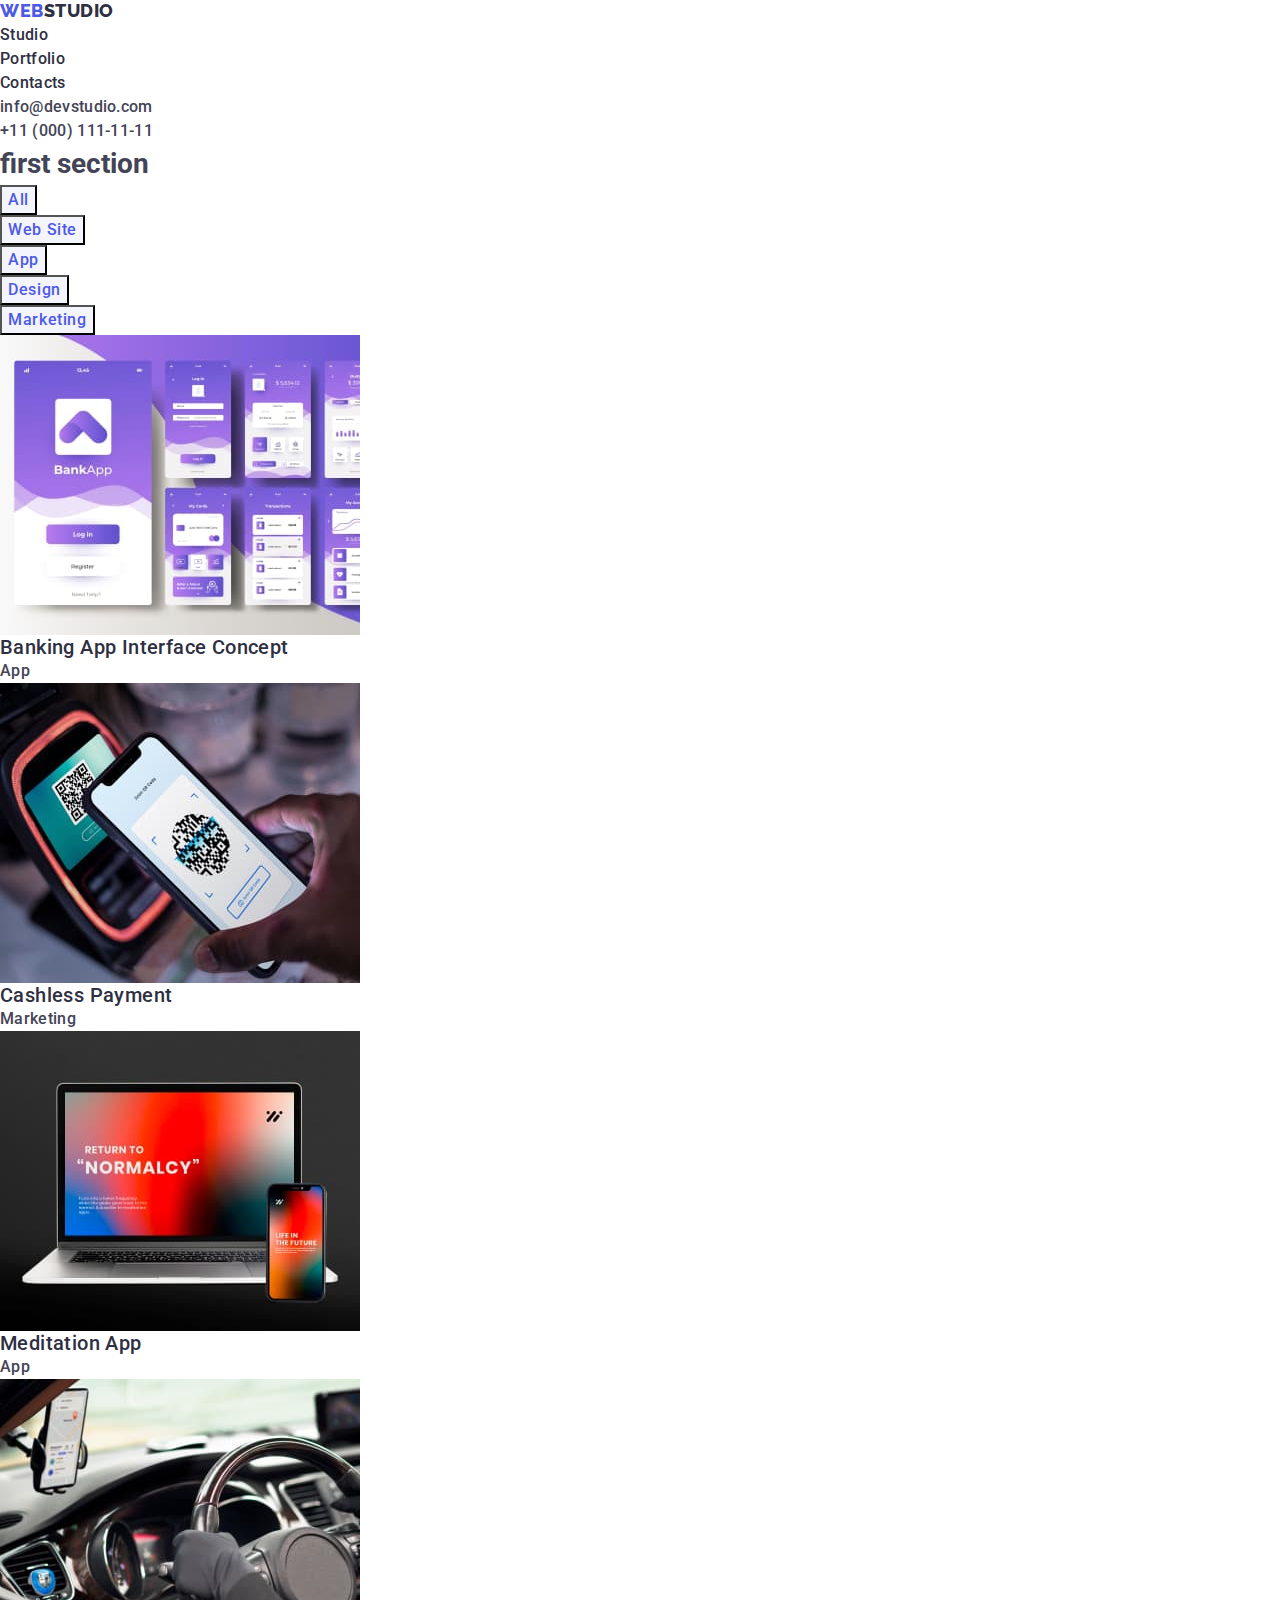
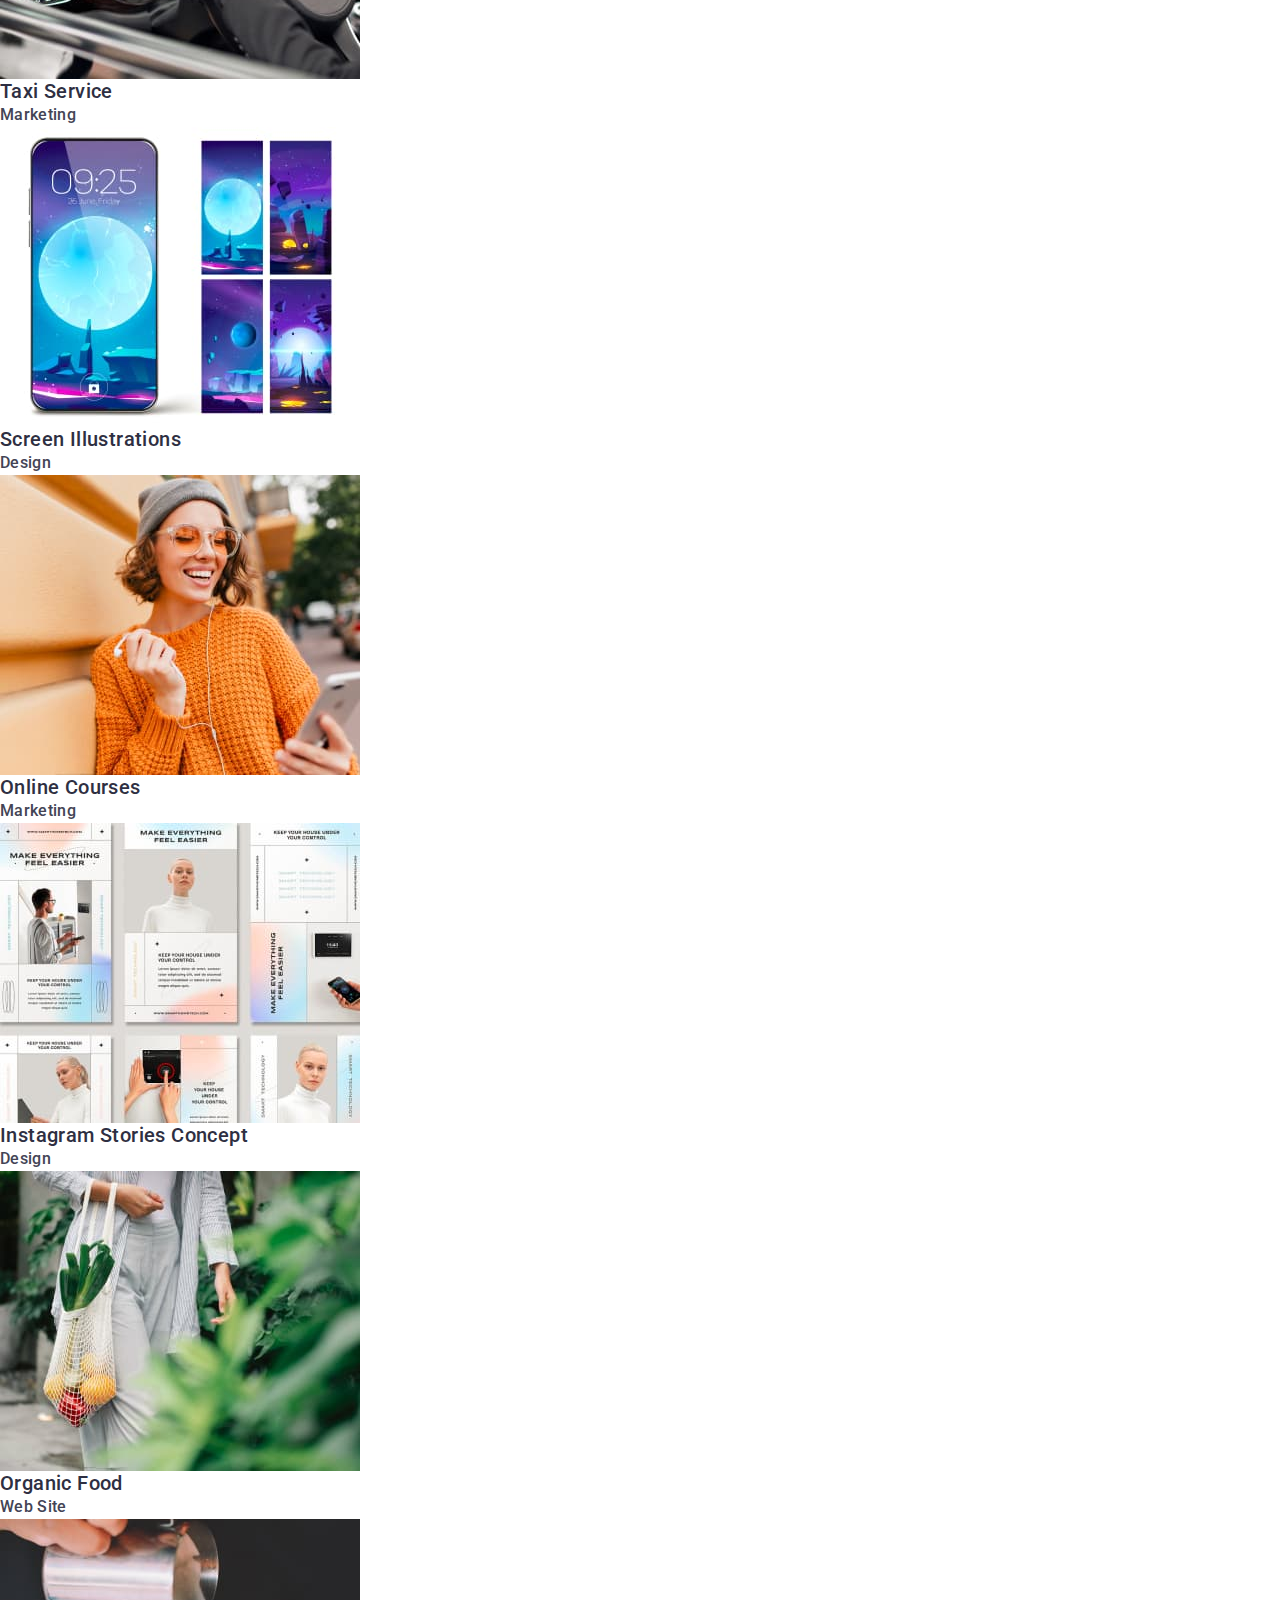
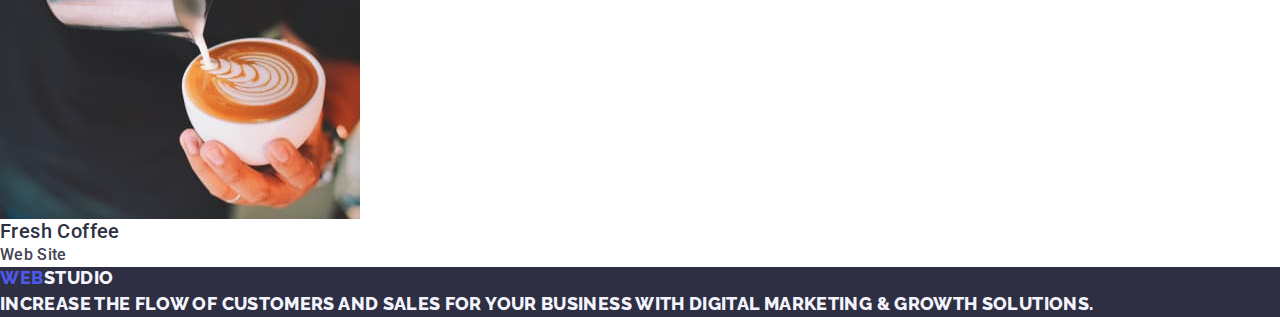
==== portfolio.html @ 6ceacbce "adding changes on main page" ====
<!DOCTYPE html>
<html lang="en">
  <head>
    <meta charset="UTF-8" />
    <meta name="viewport" content="width=device-width, initial-scale=1.0" />
    <title>Document</title>
    <!-- normalizator -->
    <link
      href=" https://cdn.jsdelivr.net/npm/modern-normalize@2.0.0/modern-normalize.min.css "
      rel="stylesheet"
    />
    <!-- styles -->
    <link rel="stylesheet" href="./css/style.css" />
    <!-- fonts -->
    <link rel="preconnect" href="https://fonts.googleapis.com" />
    <link rel="preconnect" href="https://fonts.gstatic.com" crossorigin />
    <link
      href="https://fonts.googleapis.com/css2?family=Raleway:wght@800&display=swap"
      rel="stylesheet"
    />
    <!-- roboto -->
    <link rel="preconnect" href="https://fonts.googleapis.com" />
    <link rel="preconnect" href="https://fonts.gstatic.com" crossorigin />
    <link
      href="https://fonts.googleapis.com/css2?family=Roboto:wght@400;500;700;900&display=swap"
      rel="stylesheet"
    />
  </head>
  <body>
    <header>
      <nav>
        <a href="./index.html" target="_self" class="navigation link"
          >Web<span class="second-logo-part">Studio</span></a
        >
        <ul class="list">
          <li>
            <a href="./index.html" target="_self" class="first-link-nav link">
              Studio
            </a>
          </li>
          <li>
            <a
              href="./portfolio.html"
              target="_self"
              class="first-link-nav link"
            >
              Portfolio
            </a>
          </li>
          <li>
            <a href="" target="_self" class="first-link-nav link"> Contacts </a>
          </li>
        </ul>
      </nav>
      <address class="address-style">
        <ul class="list">
          <li>
            <a
              href="mailto:info@devstudio.com"
              target="_blank"
              class="address-link-style link"
              >info@devstudio.com</a
            >
          </li>
          <li>
            <a
              href="tel:+110001111111"
              target="_blank"
              class="address-link-style link"
            >
              +11 (000) 111-11-11
            </a>
          </li>
        </ul>
      </address>
    </header>
    <main>
      <!-- main filling section -->
      <section>
        <h1>first section</h1>
        <ul class="list">
          <li>
            <button type="button" class="btn-first-style">All</button>
          </li>

          <li>
            <button type="button" class="btn-first-style">Web Site</button>
          </li>
          <li>
            <button type="button" class="btn-first-style">App</button>
          </li>
          <li>
            <button type="button" class="btn-first-style">Design</button>
          </li>
          <li>
            <button type="button" class="btn-first-style">Marketing</button>
          </li>
        </ul>

        <!-- rows -->
        <ul class="list">
          <li>
            <a href="" class="link">
              <img
                src="./images/portfolio/1row-1.jpg"
                alt="to many app windows"
                width="360"
              />
              <h2 class="portfolio-rows-card-style">
                Banking App Interface Concept
              </h2>
              <p class="portfolio-rows-p-style">App</p>
            </a>
          </li>
          <li>
            <a href="" class="link">
              <img
                src="./images/portfolio/1row-2.jpg"
                alt="paying with phone"
                width="360"
              />
              <h2 class="portfolio-rows-card-style">Cashless Payment</h2>
              <p class="portfolio-rows-p-style">Marketing</p>
            </a>
          </li>
          <li>
            <a href="" class="link">
              <img
                src="./images/portfolio/1row-3.jpg"
                alt="laptop with phone"
                width="360"
              />
              <h2 class="portfolio-rows-card-style">Meditation App</h2>
              <p class="portfolio-rows-p-style">App</p>
            </a>
          </li>
          <li>
            <a href="" class="link">
              <img
                src="./images/portfolio/2row-1.jpg"
                alt="phone on drive stand"
                width="360"
              />
              <h2 class="portfolio-rows-card-style">Taxi Service</h2>
              <p class="portfolio-rows-p-style">Marketing</p>
            </a>
          </li>
          <li>
            <a href="" class="link">
              <img
                src="./images/portfolio/2row-2.jpg"
                alt="wallpapper array"
                width="360"
              />
              <h2 class="portfolio-rows-card-style">Screen Illustrations</h2>
              <p class="portfolio-rows-p-style">Design</p>
            </a>
          </li>
          <li>
            <a href="" class="link">
              <img
                src="./images/portfolio/2row-3.jpg"
                alt="girl with garniture"
                width="360"
              />
              <h2 class="portfolio-rows-card-style">Online Courses</h2>
              <p class="portfolio-rows-p-style">Marketing</p>
            </a>
          </li>
          <li>
            <a href="" class="link">
              <img
                src="./images/portfolio/3row-1.jpg"
                alt="examples style"
                width="360"
              />
              <h2 class="portfolio-rows-card-style">
                Instagram Stories Concept
              </h2>
              <p class="portfolio-rows-p-style">Design</p>
            </a>
          </li>
          <li>
            <a href="" class="link">
              <img
                src="./images/portfolio/3row-2.jpg"
                alt="healthy food in bag"
                width="360"
              />
              <h2 class="portfolio-rows-card-style">Organic Food</h2>
              <p class="portfolio-rows-p-style">Web Site</p>
            </a>
          </li>
          <li>
            <a href="" class="link">
              <img
                src="./images/portfolio/3row-3.jpg"
                alt="barista create a pain"
                width="360"
              />
              <h2 class="portfolio-rows-card-style">Fresh Coffee</h2>
              <p class="portfolio-rows-p-style">Web Site</p>
            </a>
          </li>
        </ul>
      </section>
    </main>
    <footer class="footer-style">
      <a href="./index.html" target="_self" class="navigation link"
        >Web<span class="footer-logo-second-part">Studio</span></a
      >
      <p class="navigation footer-paragraph-style">
        Increase the flow of customers and sales for your business with digital
        marketing & growth solutions.
      </p>
    </footer>
  </body>
</html>
---- css/style.css ----
/* common styles */
:root {
  --primary-font-color: #ffffff;
  --primary-text-color: #434455;
  --primary-brand-color: #404bbf;
  --logo-color: #4d5ae5;
  --primary-link-color: #2e2f42;
  --bg-btn-color: #f4f4fd;
}

body {
  font-family: 'Raleway', sans-serif;
  font-family: 'Roboto', sans-serif;
  font-family: 'Roboto', sans-serif;
  color: #434455;
  background-color: var(--primary-font-color);
  font-size: 14px;
  font-weight: 500;
  line-height: 1.5;
}

*,
*::before,
*::after {
  box-sizing: border-box;
  margin: 0;
}

img {
  display: block;
}

h1,
h2,
h3,
h4,
h5,
h6,
p {
  margin-top: 0;
  margin-bottom: 0;
}

ul,
ol {
  margin-top: 0;
  margin-bottom: 0;
  padding-left: 0;
}

.container {
  width: 1158px;
  margin: 0 auto;
  padding: 0 15px;
}

/* headder */
.headder-border-style {
  border-bottom: 1px solid #e7e9fc;
}

.headder-container {
  display: flex;
}

.navigation-container {
  display: flex;
  align-items: center;
}

.logo-block {
  margin-right: 76px;
}

.nav-list-cont {
  display: flex;
  gap: 40px;
}

.navigation {
  font-family: 'Raleway', sans-serif;
  font-weight: 800;
  font-size: 18px;
  line-height: 1.17;
  letter-spacing: 0.03em;
  text-transform: uppercase;
  color: var(--logo-color);
}

.nav-link-box {
  padding: 24px 0;
}

.link {
  text-decoration: none;
}

.second-logo-part {
  color: var(--primary-link-color);
}

.list {
  list-style: none;
}

.first-link-nav {
  font-weight: 500;
  font-size: 16px;
  line-height: 1.5;
  letter-spacing: 0.02em;
  color: var(--primary-link-color);
}

.first-link-nav:hover,
.first-link-nav:focus {
  color: var(--primary-brand-color);
}

.address-style {
  font-style: normal;
}

.address-link-style {
  font-size: 16px;
  line-height: 1.5;
  letter-spacing: 0.02em;
  color: var(--primary-text-color);
}

.address-link-box {
  display: flex;
  gap: 40px;
}

.address-link-style:hover,
.address-link-style:focus {
  color: #404bbf;
}

/* main */
.first-section-style {
  padding: 188px 0;
  background-color: var(--primary-link-color);
}

.first-section-h-first-style {
  font-size: 56px;
  line-height: 1.07;
  text-align: center;
  letter-spacing: 0.02em;
  color: #ffffff;
}

.first-section-h-box {
  max-width: 496px;
}

.hero-section-btn-box {
  display: block;
  min-width: 169px;
  height: 56px;
  border: none;
  background-color: var(--logo-color);
  border-radius: 4px;
  cursor: pointer;
}

.second-section-h-third-style {
  font-weight: 500;
  font-size: 20px;
  line-height: 1.2;
  letter-spacing: 0.02em;
  color: var(--primary-link-color);
}

.second-section-p-style {
  font-size: 16px;
  letter-spacing: 0.02em;
}

.third-section-h-second-style {
  font-size: 36px;
  line-height: 1.11;
  text-align: center;
  letter-spacing: 0.02em;
  text-transform: capitalize;
  color: var(--primary-link-color);
}

.fourth-section-style {
  background-color: #f4f4fd;
}

.fourth-section-h-styles {
  font-size: 36px;
  line-height: 1.11;
  text-align: center;
  letter-spacing: 0.02em;
  text-transform: capitalize;
  color: var(--primary-link-color);
}

.fourth-section-li-style {
  background-color: #ffffff;
}

.portfolio-rows-card-style {
  font-weight: 500;
  font-size: 20px;
  line-height: 1.2;
  letter-spacing: 0.02em;
  color: var(--primary-link-color);
}
.portfolio-rows-p-style {
  font-size: 16px;
  line-height: 1.5;
  letter-spacing: 0.02em;
  color: var(--primary-text-color);
}

/* btn-section */
.btn-style {
  background-color: #4d5ae5;
  font-family: 'Roboto', sans-serif;
  font-weight: 500;
  font-size: 16px;
  line-height: 1.5;
  letter-spacing: 0.04em;
  color: #ffffff;
}

.btn-style:hover,
.btn-style:focus {
  background-color: #404bbf;
  cursor: pointer;
}

.btn-first-style {
  font-family: 'Roboto', sans-serif;
  font-weight: 500;
  font-size: 16px;
  line-height: 1.5;
  letter-spacing: 0.04em;
  color: var(--logo-color);
  background-color: var(--bg-btn-color);
}

.btn-first-style:hover,
.btn-first-style:focus {
  color: #ffffff;
  background-color: #404bbf;
  cursor: pointer;
}

/* footer */
.footer-style {
  background-color: var(--primary-link-color);
}

.footer-logo-second-part {
  color: var(--bg-btn-color);
}

.footer-paragraph-style {
  color: var(--bg-btn-color);
  letter-spacing: 0.02em;
  line-height: 1.5;
}
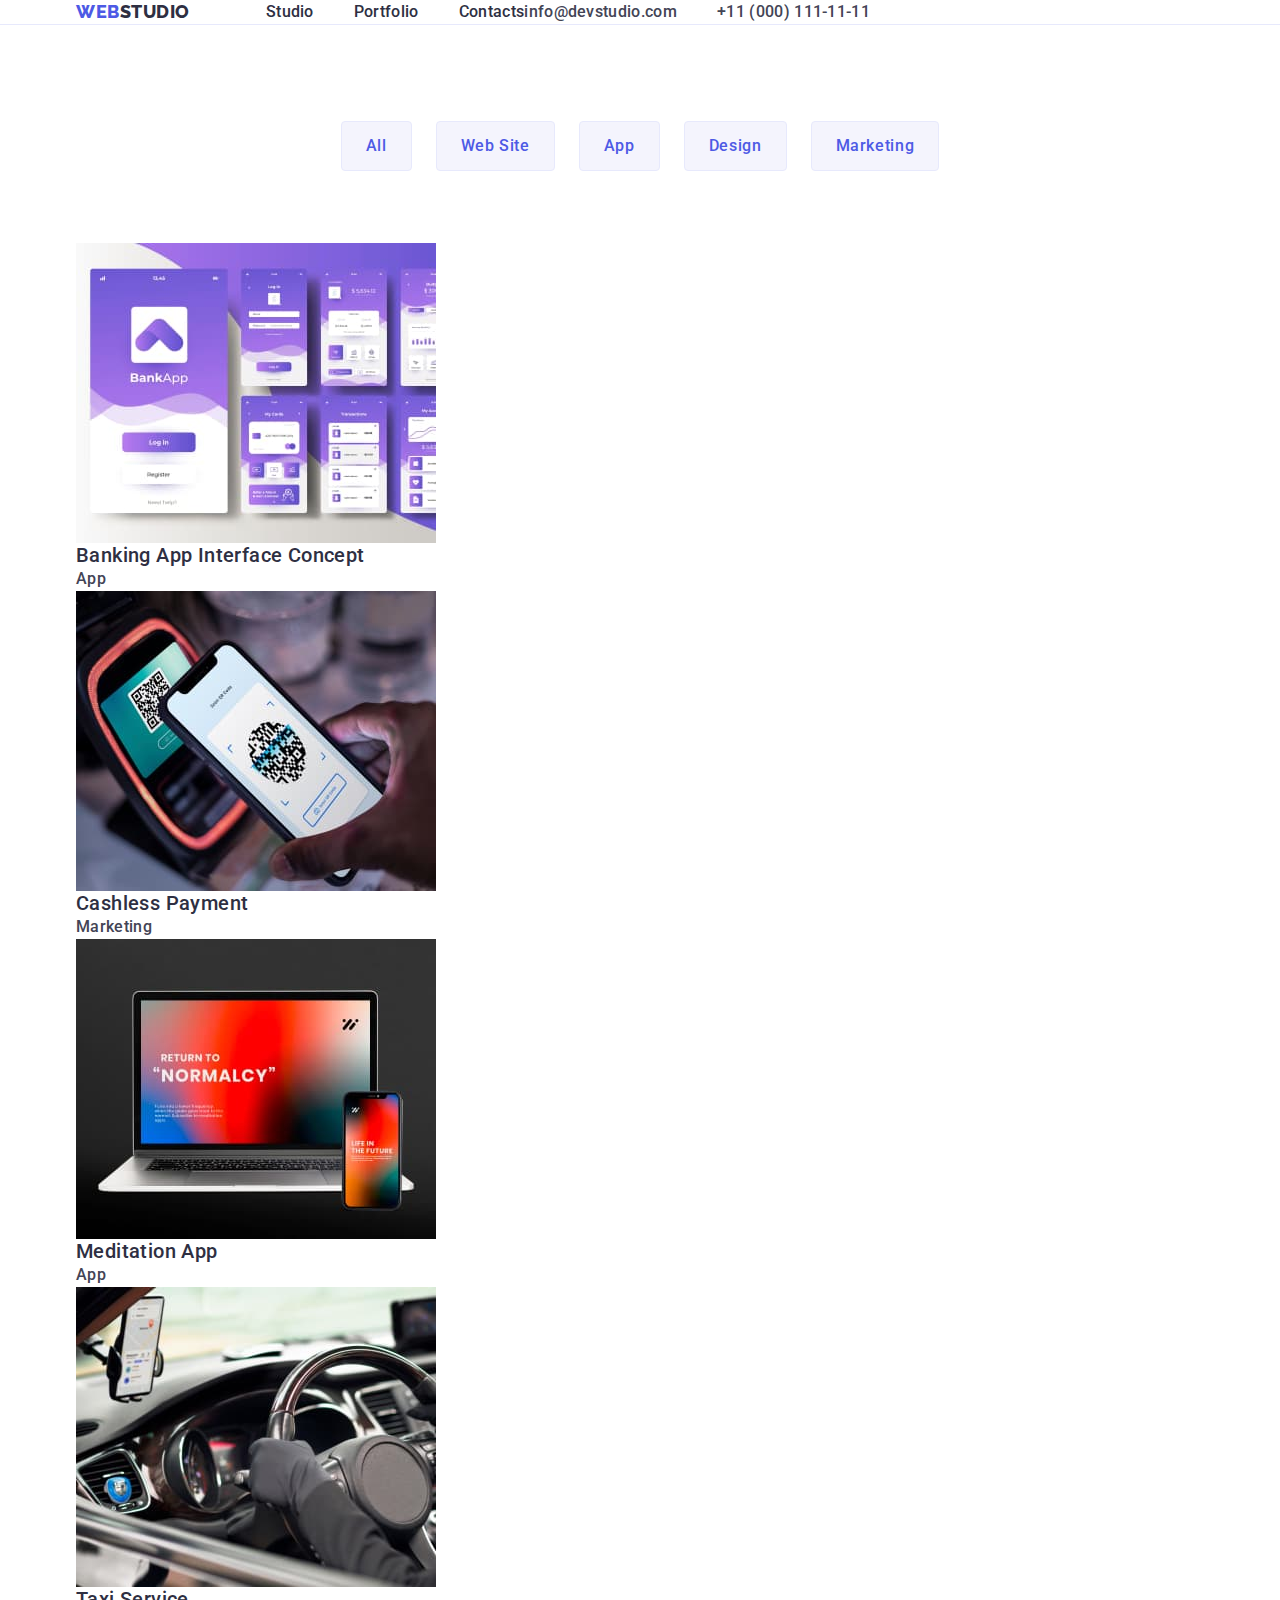
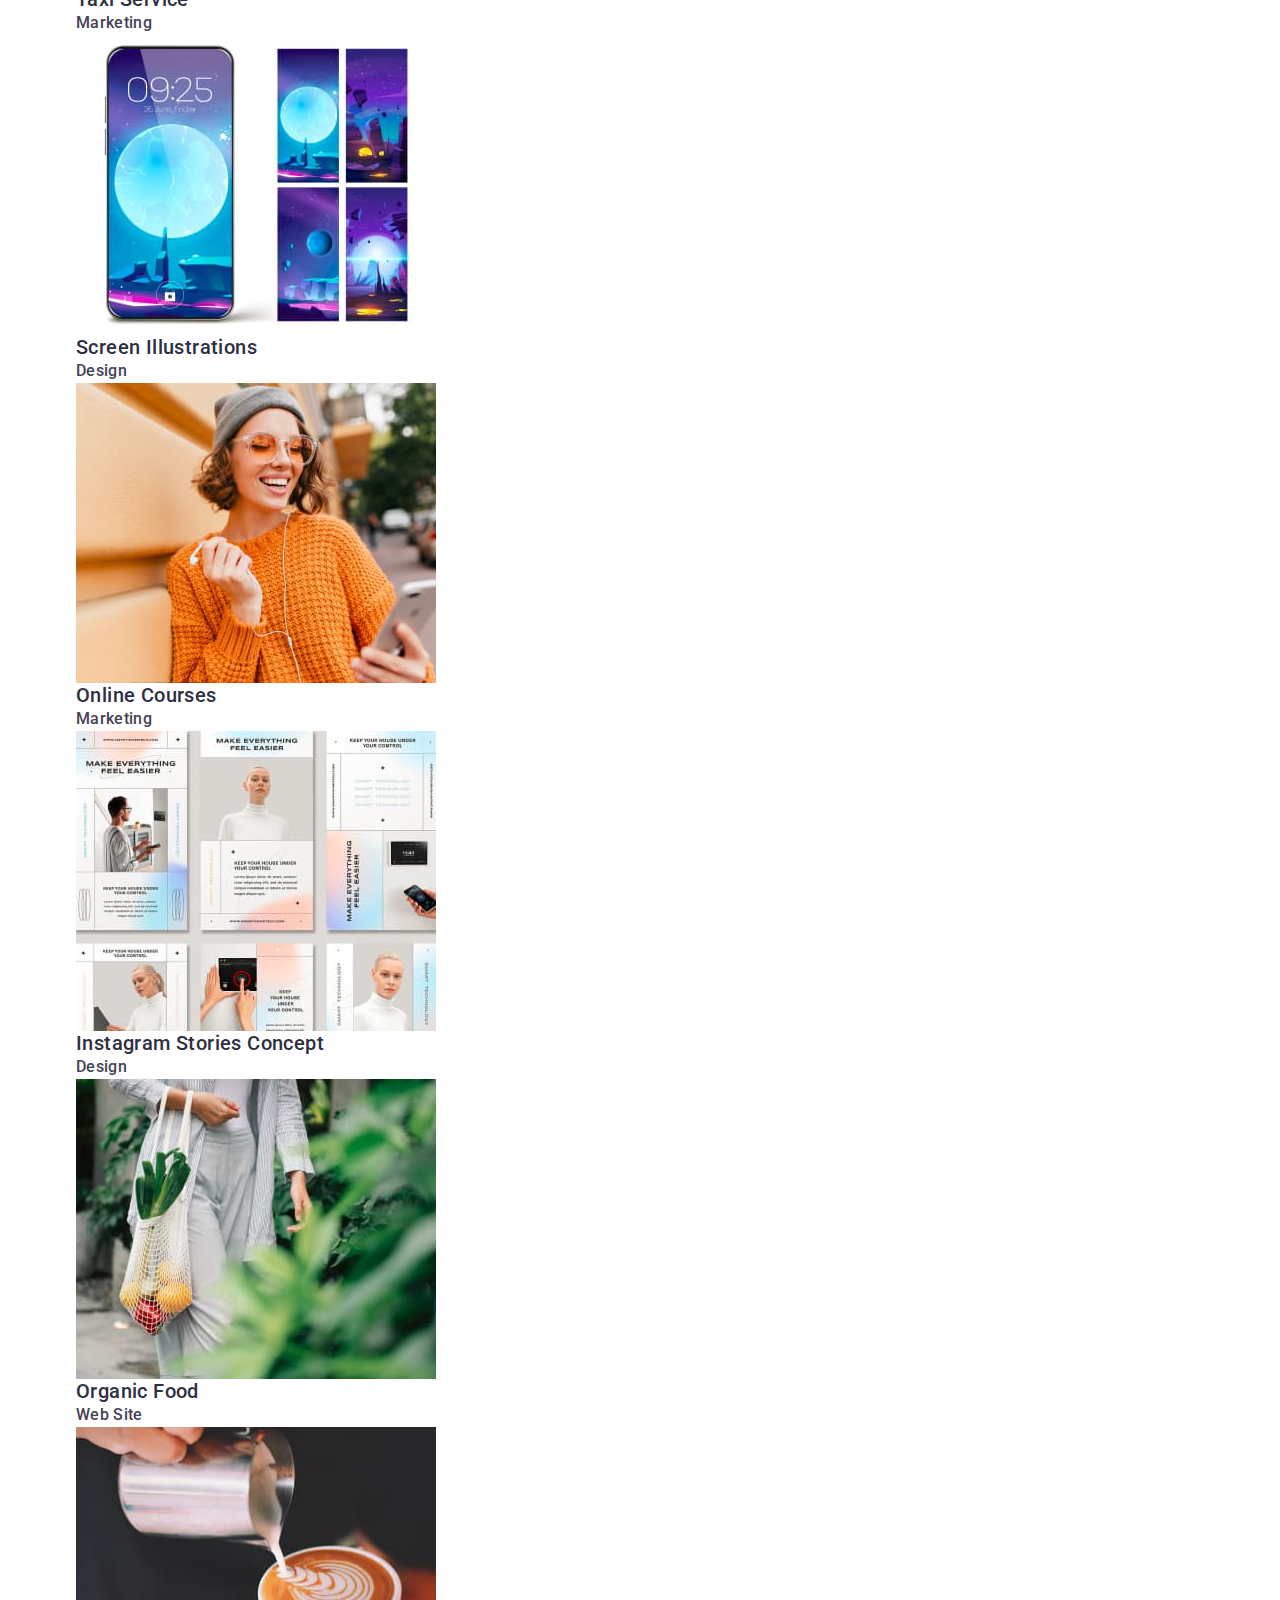
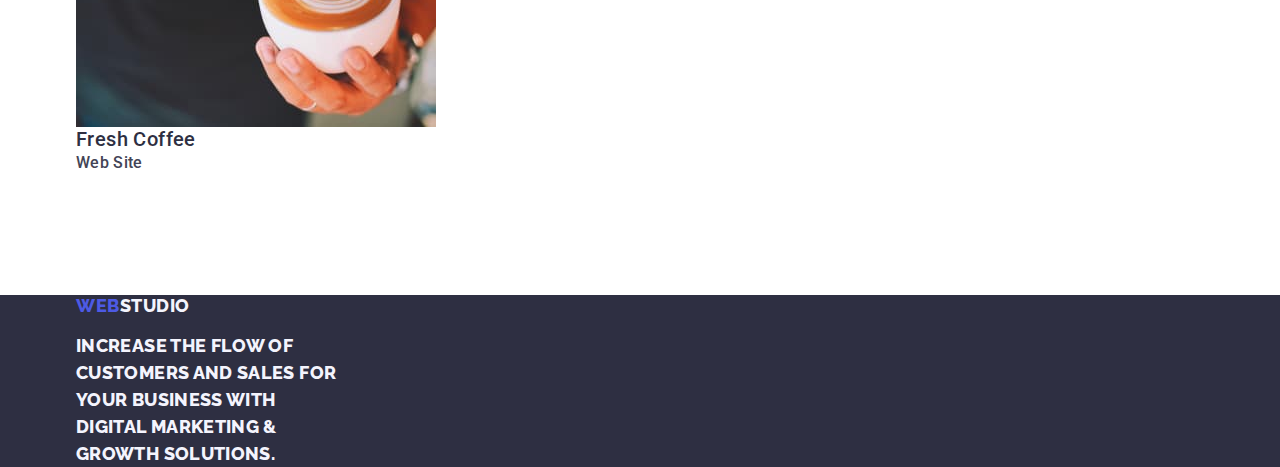
==== commit 9560da0d: "add portfollio page style changes" ====
--- a/portfolio.html
+++ b/portfolio.html
@@ -27,192 +27,236 @@
     />
   </head>
   <body>
-    <header>
-      <nav>
-        <a href="./index.html" target="_self" class="navigation link"
-          >Web<span class="second-logo-part">Studio</span></a
-        >
-        <ul class="list">
-          <li>
-            <a href="./index.html" target="_self" class="first-link-nav link">
-              Studio
-            </a>
-          </li>
-          <li>
-            <a
-              href="./portfolio.html"
-              target="_self"
-              class="first-link-nav link"
+    <header class="headder-border-style">
+      <div class="headder-container container">
+        <nav class="navigation-container">
+          <div class="logo-block">
+            <a href="./index.html" target="_self" class="navigation link"
+              >Web<span class="second-logo-part">Studio</span></a
             >
-              Portfolio
-            </a>
-          </li>
-          <li>
-            <a href="" target="_self" class="first-link-nav link"> Contacts </a>
-          </li>
-        </ul>
-      </nav>
-      <address class="address-style">
-        <ul class="list">
-          <li>
-            <a
-              href="mailto:info@devstudio.com"
-              target="_blank"
-              class="address-link-style link"
-              >info@devstudio.com</a
-            >
-          </li>
-          <li>
-            <a
-              href="tel:+110001111111"
-              target="_blank"
-              class="address-link-style link"
-            >
-              +11 (000) 111-11-11
-            </a>
-          </li>
-        </ul>
-      </address>
+          </div>
+          <ul class="list nav-list-cont">
+            <li>
+              <a
+                href="./index.html"
+                target="_self"
+                class="first-link-nav link nav-link-box"
+              >
+                Studio
+              </a>
+            </li>
+            <li>
+              <a
+                href="./portfolio.html"
+                target="_self"
+                class="first-link-nav link nav-link-box"
+              >
+                Portfolio
+              </a>
+            </li>
+            <li>
+              <a
+                href=""
+                target="_self"
+                class="first-link-nav link nav-link-box"
+              >
+                Contacts
+              </a>
+            </li>
+          </ul>
+        </nav>
+        <address class="address-style">
+          <ul class="list address-link-box">
+            <li>
+              <a
+                href="mailto:info@devstudio.com"
+                target="_blank"
+                class="address-link-style link"
+                >info@devstudio.com</a
+              >
+            </li>
+            <li>
+              <a
+                href="tel:+110001111111"
+                target="_blank"
+                class="address-link-style link"
+              >
+                +11 (000) 111-11-11
+              </a>
+            </li>
+          </ul>
+        </address>
+      </div>
     </header>
     <main>
       <!-- main filling section -->
-      <section>
-        <h1>first section</h1>
-        <ul class="list">
-          <li>
-            <button type="button" class="btn-first-style">All</button>
-          </li>
-
-          <li>
-            <button type="button" class="btn-first-style">Web Site</button>
-          </li>
-          <li>
-            <button type="button" class="btn-first-style">App</button>
-          </li>
-          <li>
-            <button type="button" class="btn-first-style">Design</button>
-          </li>
-          <li>
-            <button type="button" class="btn-first-style">Marketing</button>
-          </li>
-        </ul>
-
-        <!-- rows -->
-        <ul class="list">
-          <li>
-            <a href="" class="link">
-              <img
-                src="./images/portfolio/1row-1.jpg"
-                alt="to many app windows"
-                width="360"
-              />
-              <h2 class="portfolio-rows-card-style">
-                Banking App Interface Concept
-              </h2>
-              <p class="portfolio-rows-p-style">App</p>
-            </a>
-          </li>
-          <li>
-            <a href="" class="link">
-              <img
-                src="./images/portfolio/1row-2.jpg"
-                alt="paying with phone"
-                width="360"
-              />
-              <h2 class="portfolio-rows-card-style">Cashless Payment</h2>
-              <p class="portfolio-rows-p-style">Marketing</p>
-            </a>
-          </li>
-          <li>
-            <a href="" class="link">
-              <img
-                src="./images/portfolio/1row-3.jpg"
-                alt="laptop with phone"
-                width="360"
-              />
-              <h2 class="portfolio-rows-card-style">Meditation App</h2>
-              <p class="portfolio-rows-p-style">App</p>
-            </a>
-          </li>
-          <li>
-            <a href="" class="link">
-              <img
-                src="./images/portfolio/2row-1.jpg"
-                alt="phone on drive stand"
-                width="360"
-              />
-              <h2 class="portfolio-rows-card-style">Taxi Service</h2>
-              <p class="portfolio-rows-p-style">Marketing</p>
-            </a>
-          </li>
-          <li>
-            <a href="" class="link">
-              <img
-                src="./images/portfolio/2row-2.jpg"
-                alt="wallpapper array"
-                width="360"
-              />
-              <h2 class="portfolio-rows-card-style">Screen Illustrations</h2>
-              <p class="portfolio-rows-p-style">Design</p>
-            </a>
-          </li>
-          <li>
-            <a href="" class="link">
-              <img
-                src="./images/portfolio/2row-3.jpg"
-                alt="girl with garniture"
-                width="360"
-              />
-              <h2 class="portfolio-rows-card-style">Online Courses</h2>
-              <p class="portfolio-rows-p-style">Marketing</p>
-            </a>
-          </li>
-          <li>
-            <a href="" class="link">
-              <img
-                src="./images/portfolio/3row-1.jpg"
-                alt="examples style"
-                width="360"
-              />
-              <h2 class="portfolio-rows-card-style">
-                Instagram Stories Concept
-              </h2>
-              <p class="portfolio-rows-p-style">Design</p>
-            </a>
-          </li>
-          <li>
-            <a href="" class="link">
-              <img
-                src="./images/portfolio/3row-2.jpg"
-                alt="healthy food in bag"
-                width="360"
-              />
-              <h2 class="portfolio-rows-card-style">Organic Food</h2>
-              <p class="portfolio-rows-p-style">Web Site</p>
-            </a>
-          </li>
-          <li>
-            <a href="" class="link">
-              <img
-                src="./images/portfolio/3row-3.jpg"
-                alt="barista create a pain"
-                width="360"
-              />
-              <h2 class="portfolio-rows-card-style">Fresh Coffee</h2>
-              <p class="portfolio-rows-p-style">Web Site</p>
-            </a>
-          </li>
-        </ul>
+      <section class="portfolio-hero-section-container">
+        <div class="container">
+          <h1 class="visually-hidden">first section</h1>
+          <ul class="list portfolio-hero-ul-box">
+            <li>
+              <button
+                type="button"
+                class="btn-first-style portfolio-hero-frst-btn"
+              >
+                All
+              </button>
+            </li>
+            <li>
+              <button
+                type="button"
+                class="btn-first-style portfolio-hero-frst-btn"
+              >
+                Web Site
+              </button>
+            </li>
+            <li>
+              <button
+                type="button"
+                class="btn-first-style portfolio-hero-frst-btn"
+              >
+                App
+              </button>
+            </li>
+            <li>
+              <button
+                type="button"
+                class="btn-first-style portfolio-hero-frst-btn"
+              >
+                Design
+              </button>
+            </li>
+            <li>
+              <button
+                type="button"
+                class="btn-first-style portfolio-hero-frst-btn"
+              >
+                Marketing
+              </button>
+            </li>
+          </ul>
+          <!-- rows -->
+          <ul class="list">
+            <li>
+              <a href="" class="link">
+                <img
+                  src="./images/portfolio/1row-1.jpg"
+                  alt="to many app windows"
+                  width="360"
+                />
+                <h2 class="portfolio-rows-card-style">
+                  Banking App Interface Concept
+                </h2>
+                <p class="portfolio-rows-p-style">App</p>
+              </a>
+            </li>
+            <li>
+              <a href="" class="link">
+                <img
+                  src="./images/portfolio/1row-2.jpg"
+                  alt="paying with phone"
+                  width="360"
+                />
+                <h2 class="portfolio-rows-card-style">Cashless Payment</h2>
+                <p class="portfolio-rows-p-style">Marketing</p>
+              </a>
+            </li>
+            <li>
+              <a href="" class="link">
+                <img
+                  src="./images/portfolio/1row-3.jpg"
+                  alt="laptop with phone"
+                  width="360"
+                />
+                <h2 class="portfolio-rows-card-style">Meditation App</h2>
+                <p class="portfolio-rows-p-style">App</p>
+              </a>
+            </li>
+            <li>
+              <a href="" class="link">
+                <img
+                  src="./images/portfolio/2row-1.jpg"
+                  alt="phone on drive stand"
+                  width="360"
+                />
+                <h2 class="portfolio-rows-card-style">Taxi Service</h2>
+                <p class="portfolio-rows-p-style">Marketing</p>
+              </a>
+            </li>
+            <li>
+              <a href="" class="link">
+                <img
+                  src="./images/portfolio/2row-2.jpg"
+                  alt="wallpapper array"
+                  width="360"
+                />
+                <h2 class="portfolio-rows-card-style">Screen Illustrations</h2>
+                <p class="portfolio-rows-p-style">Design</p>
+              </a>
+            </li>
+            <li>
+              <a href="" class="link">
+                <img
+                  src="./images/portfolio/2row-3.jpg"
+                  alt="girl with garniture"
+                  width="360"
+                />
+                <h2 class="portfolio-rows-card-style">Online Courses</h2>
+                <p class="portfolio-rows-p-style">Marketing</p>
+              </a>
+            </li>
+            <li>
+              <a href="" class="link">
+                <img
+                  src="./images/portfolio/3row-1.jpg"
+                  alt="examples style"
+                  width="360"
+                />
+                <h2 class="portfolio-rows-card-style">
+                  Instagram Stories Concept
+                </h2>
+                <p class="portfolio-rows-p-style">Design</p>
+              </a>
+            </li>
+            <li>
+              <a href="" class="link">
+                <img
+                  src="./images/portfolio/3row-2.jpg"
+                  alt="healthy food in bag"
+                  width="360"
+                />
+                <h2 class="portfolio-rows-card-style">Organic Food</h2>
+                <p class="portfolio-rows-p-style">Web Site</p>
+              </a>
+            </li>
+            <li>
+              <a href="" class="link">
+                <img
+                  src="./images/portfolio/3row-3.jpg"
+                  alt="barista create a pain"
+                  width="360"
+                />
+                <h2 class="portfolio-rows-card-style">Fresh Coffee</h2>
+                <p class="portfolio-rows-p-style">Web Site</p>
+              </a>
+            </li>
+          </ul>
+        </div>
       </section>
     </main>
     <footer class="footer-style">
-      <a href="./index.html" target="_self" class="navigation link"
-        >Web<span class="footer-logo-second-part">Studio</span></a
-      >
-      <p class="navigation footer-paragraph-style">
-        Increase the flow of customers and sales for your business with digital
-        marketing & growth solutions.
-      </p>
+      <div class="container">
+        <a
+          href="./index.html"
+          target="_self"
+          class="navigation link footer-link-box"
+          >Web<span class="footer-logo-second-part">Studio</span></a
+        >
+        <p class="navigation footer-paragraph-style footer-p-box">
+          Increase the flow of customers and sales for your business with
+          digital marketing & growth solutions.
+        </p>
+      </div>
     </footer>
   </body>
 </html>
--- a/css/style.css
+++ b/css/style.css
@@ -6,6 +6,7 @@
   --logo-color: #4d5ae5;
   --primary-link-color: #2e2f42;
   --bg-btn-color: #f4f4fd;
+  --portfolio-frst-btn-color: #e7e9fc;
 }
 
 body {
@@ -143,6 +144,7 @@
   background-color: var(--primary-link-color);
 }
 
+/* hero section */
 .first-section-h-first-style {
   font-size: 56px;
   line-height: 1.07;
@@ -165,6 +167,34 @@
   cursor: pointer;
 }
 
+/* second section */
+.seond-section-container {
+  padding: 120px 0;
+}
+
+.visually-hidden {
+  position: absolute;
+  width: 1px;
+  height: 1px;
+  margin: -1px;
+  border: 0;
+  padding: 0;
+
+  white-space: nowrap;
+  clip-path: inset(100%);
+  clip: rect(0 0 0 0);
+  overflow: hidden;
+}
+
+.second-section-ul-box {
+  display: flex;
+  gap: 24px;
+}
+
+.second-section-li-box {
+  width: calc((100% - 72px) / 4);
+}
+
 .second-section-h-third-style {
   font-weight: 500;
   font-size: 20px;
@@ -173,9 +203,17 @@
   color: var(--primary-link-color);
 }
 
+.second-section-h-third-box {
+  margin-bottom: 8px;
+}
+
 .second-section-p-style {
   font-size: 16px;
   letter-spacing: 0.02em;
+}
+/* third section */
+.third-section-container {
+  padding-bottom: 120px;
 }
 
 .third-section-h-second-style {
@@ -187,6 +225,51 @@
   color: var(--primary-link-color);
 }
 
+.third-section-h-box {
+  margin-bottom: 72px;
+}
+
+.third-section-ul-box {
+  display: flex;
+  gap: 24px;
+}
+
+.third-section-li-box {
+  width: calc((100% - 48px) / 3);
+}
+
+/* fourth section */
+.fourth-section-container {
+  padding: 120px 0;
+}
+
+.fourth-section-h-second-box {
+  margin-bottom: 72px;
+}
+
+.fourth-section-ul-box {
+  display: flex;
+  gap: 24px;
+}
+
+.fourth-section-li-box {
+  width: calc((100% - 72px) / 4);
+  border-radius: 0 0 4px 4px;
+}
+
+.fourth-section-card-info-box {
+  padding: 32px 16px;
+}
+
+.fourth-section-card-h-box {
+  text-align: center;
+  margin-bottom: 8px;
+}
+
+.fourth-section-card-p-box {
+  text-align: center;
+}
+
 .fourth-section-style {
   background-color: #f4f4fd;
 }
@@ -204,6 +287,19 @@
   background-color: #ffffff;
 }
 
+/* portfolio page */
+.portfolio-hero-section-container {
+  padding-top: 96px;
+  padding-bottom: 120px;
+}
+
+.portfolio-hero-ul-box {
+  display: flex;
+  justify-content: center;
+  gap: 24px;
+  margin-bottom: 72px;
+}
+
 .portfolio-rows-card-style {
   font-weight: 500;
   font-size: 20px;
@@ -219,6 +315,17 @@
 }
 
 /* btn-section */
+.portfolio-hero-frst-btn {
+  padding: 12px 24px;
+  border: 1px solid var(--portfolio-frst-btn-color);
+  border-radius: 4px;
+}
+
+.portfolio-hero-frst-btn:hover,
+.portfolio-hero-frst-btn:focus {
+  border: 1px solid transparent;
+}
+
 .btn-style {
   background-color: #4d5ae5;
   font-family: 'Roboto', sans-serif;
@@ -253,6 +360,19 @@
 }
 
 /* footer */
+.footer-container {
+  padding: 100px 0;
+}
+
+.footer-link-box {
+  display: inline-block;
+  margin-bottom: 16px;
+}
+
+.footer-p-box {
+  max-width: 264px;
+}
+
 .footer-style {
   background-color: var(--primary-link-color);
 }
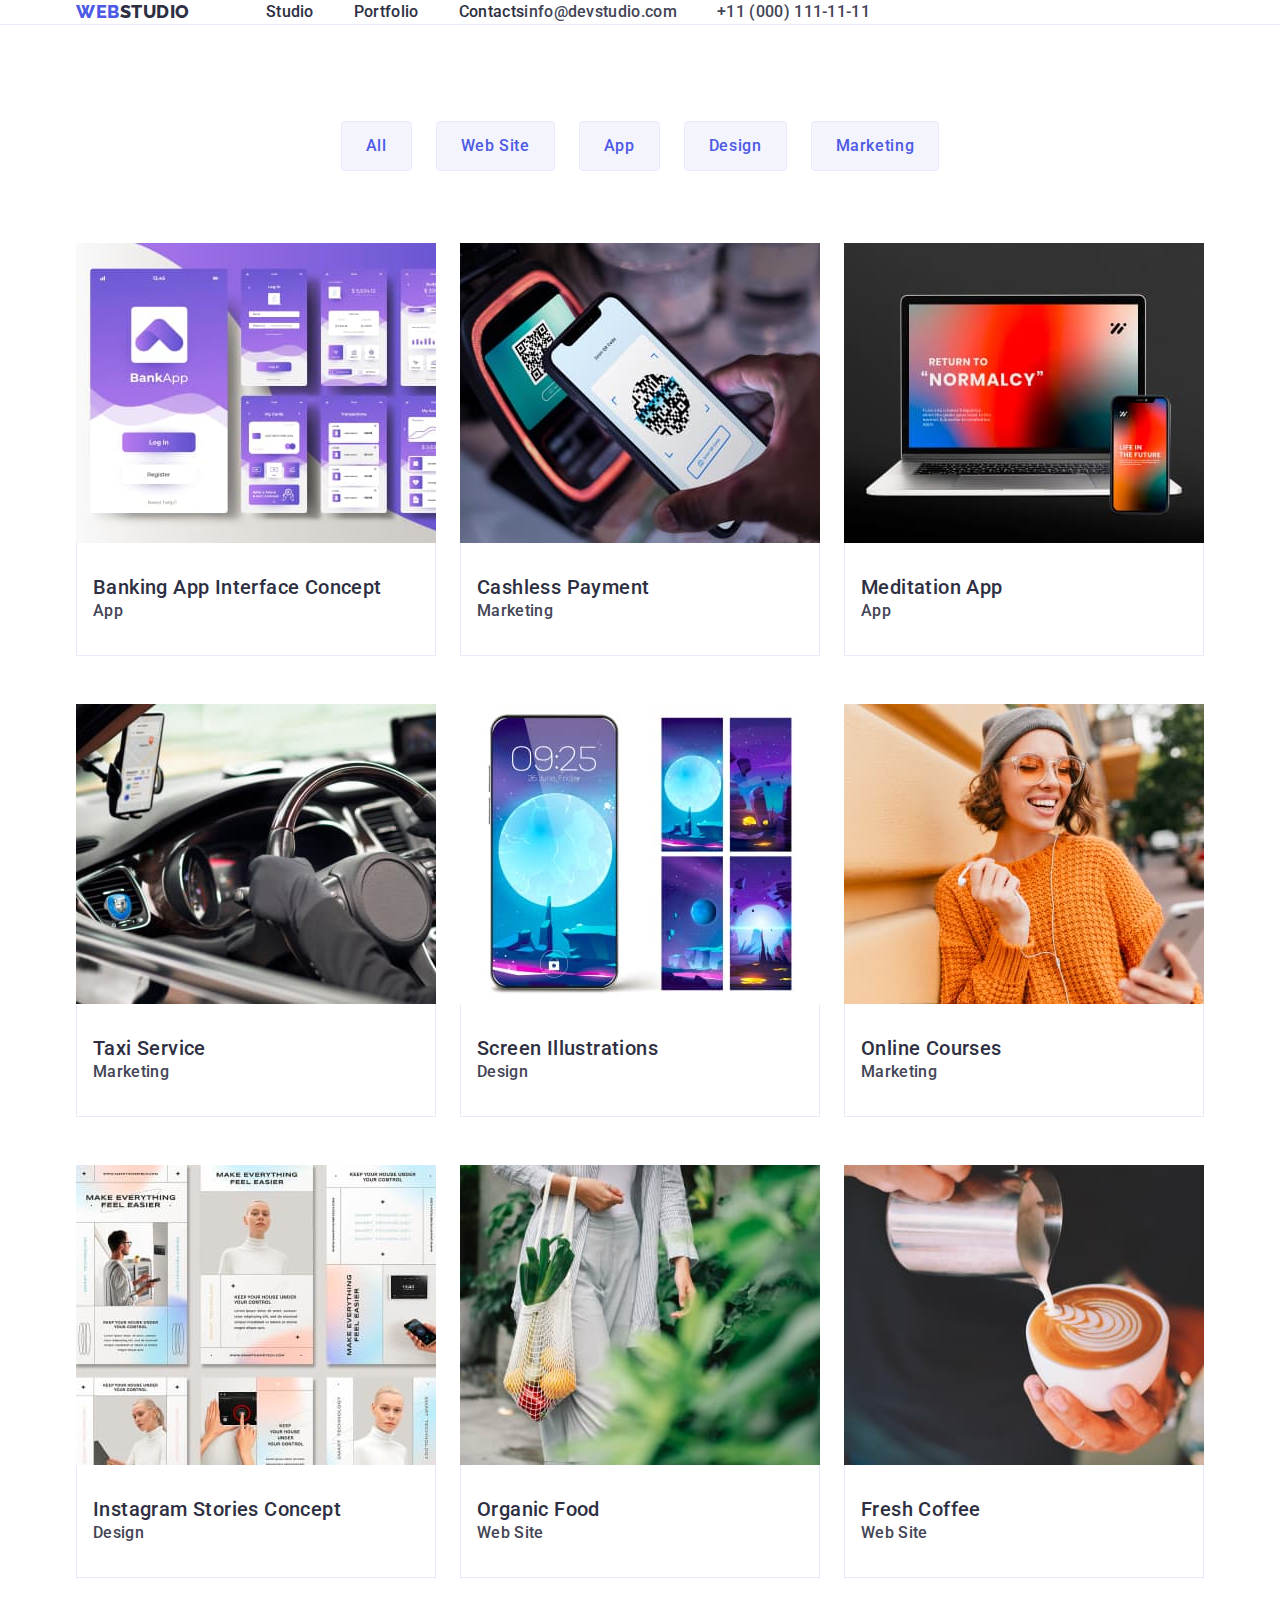
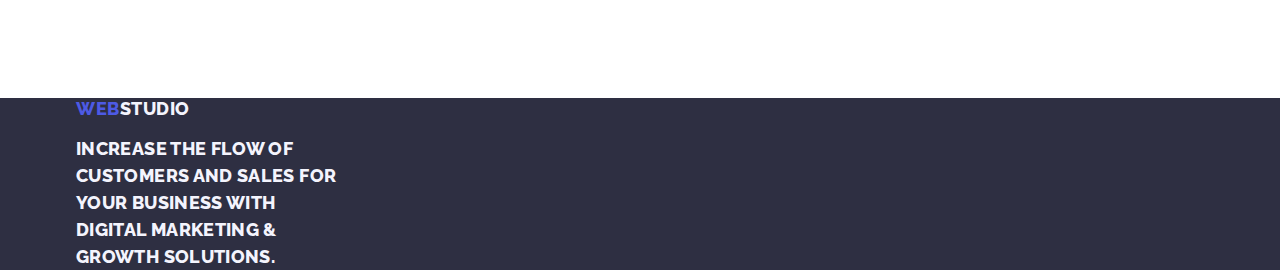
==== commit 015f7910: "bind styles to the portfolio page" ====
--- a/portfolio.html
+++ b/portfolio.html
@@ -136,109 +136,129 @@
             </li>
           </ul>
           <!-- rows -->
-          <ul class="list">
-            <li>
+          <ul class="list portfolio-hero-rows-container">
+            <li class="portfolio-hero-li-box">
               <a href="" class="link">
                 <img
                   src="./images/portfolio/1row-1.jpg"
                   alt="to many app windows"
                   width="360"
                 />
-                <h2 class="portfolio-rows-card-style">
-                  Banking App Interface Concept
-                </h2>
-                <p class="portfolio-rows-p-style">App</p>
-              </a>
-            </li>
-            <li>
+                <div class="portfolio-hero-card-info-box">
+                  <h2 class="portfolio-rows-card-style">
+                    Banking App Interface Concept
+                  </h2>
+                  <p class="portfolio-rows-p-style">App</p>
+                </div></a
+              >
+            </li>
+            <li class="portfolio-hero-li-box">
               <a href="" class="link">
                 <img
                   src="./images/portfolio/1row-2.jpg"
                   alt="paying with phone"
                   width="360"
                 />
-                <h2 class="portfolio-rows-card-style">Cashless Payment</h2>
-                <p class="portfolio-rows-p-style">Marketing</p>
-              </a>
-            </li>
-            <li>
+                <div class="portfolio-hero-card-info-box">
+                  <h2 class="portfolio-rows-card-style">Cashless Payment</h2>
+                  <p class="portfolio-rows-p-style">Marketing</p>
+                </div></a
+              >
+            </li>
+            <li class="portfolio-hero-li-box">
               <a href="" class="link">
                 <img
                   src="./images/portfolio/1row-3.jpg"
                   alt="laptop with phone"
                   width="360"
                 />
-                <h2 class="portfolio-rows-card-style">Meditation App</h2>
-                <p class="portfolio-rows-p-style">App</p>
-              </a>
-            </li>
-            <li>
+                <div class="portfolio-hero-card-info-box">
+                  <h2 class="portfolio-rows-card-style">Meditation App</h2>
+                  <p class="portfolio-rows-p-style">App</p>
+                </div></a
+              >
+            </li>
+            <li class="portfolio-hero-li-box">
               <a href="" class="link">
                 <img
                   src="./images/portfolio/2row-1.jpg"
                   alt="phone on drive stand"
                   width="360"
                 />
-                <h2 class="portfolio-rows-card-style">Taxi Service</h2>
-                <p class="portfolio-rows-p-style">Marketing</p>
-              </a>
-            </li>
-            <li>
+                <div class="portfolio-hero-card-info-box">
+                  <h2 class="portfolio-rows-card-style">Taxi Service</h2>
+                  <p class="portfolio-rows-p-style">Marketing</p>
+                </div></a
+              >
+            </li>
+            <li class="portfolio-hero-li-box">
               <a href="" class="link">
                 <img
                   src="./images/portfolio/2row-2.jpg"
                   alt="wallpapper array"
                   width="360"
                 />
-                <h2 class="portfolio-rows-card-style">Screen Illustrations</h2>
-                <p class="portfolio-rows-p-style">Design</p>
-              </a>
-            </li>
-            <li>
+                <div class="portfolio-hero-card-info-box">
+                  <h2 class="portfolio-rows-card-style">
+                    Screen Illustrations
+                  </h2>
+                  <p class="portfolio-rows-p-style">Design</p>
+                </div></a
+              >
+            </li>
+            <li class="portfolio-hero-li-box">
               <a href="" class="link">
                 <img
                   src="./images/portfolio/2row-3.jpg"
                   alt="girl with garniture"
                   width="360"
                 />
-                <h2 class="portfolio-rows-card-style">Online Courses</h2>
-                <p class="portfolio-rows-p-style">Marketing</p>
-              </a>
-            </li>
-            <li>
+                <div class="portfolio-hero-card-info-box">
+                  <h2 class="portfolio-rows-card-style">Online Courses</h2>
+                  <p class="portfolio-rows-p-style">Marketing</p>
+                </div></a
+              >
+            </li>
+            <li class="portfolio-hero-li-box">
               <a href="" class="link">
                 <img
                   src="./images/portfolio/3row-1.jpg"
                   alt="examples style"
                   width="360"
                 />
-                <h2 class="portfolio-rows-card-style">
-                  Instagram Stories Concept
-                </h2>
-                <p class="portfolio-rows-p-style">Design</p>
-              </a>
-            </li>
-            <li>
+                <div class="portfolio-hero-card-info-box">
+                  <h2 class="portfolio-rows-card-style">
+                    Instagram Stories Concept
+                  </h2>
+                  <p class="portfolio-rows-p-style">Design</p>
+                </div></a
+              >
+            </li>
+            <li class="portfolio-hero-li-box">
               <a href="" class="link">
                 <img
                   src="./images/portfolio/3row-2.jpg"
                   alt="healthy food in bag"
                   width="360"
                 />
-                <h2 class="portfolio-rows-card-style">Organic Food</h2>
-                <p class="portfolio-rows-p-style">Web Site</p>
-              </a>
-            </li>
-            <li>
+                <div class="portfolio-hero-card-info-box">
+                  <h2 class="portfolio-rows-card-style">Organic Food</h2>
+                  <p class="portfolio-rows-p-style">Web Site</p>
+                </div></a
+              >
+            </li>
+            <li class="portfolio-hero-li-box">
               <a href="" class="link">
                 <img
                   src="./images/portfolio/3row-3.jpg"
                   alt="barista create a pain"
                   width="360"
                 />
-                <h2 class="portfolio-rows-card-style">Fresh Coffee</h2>
-                <p class="portfolio-rows-p-style">Web Site</p>
-              </a>
+                <div class="portfolio-hero-card-info-box">
+                  <h2 class="portfolio-rows-card-style">Fresh Coffee</h2>
+                  <p class="portfolio-rows-p-style">Web Site</p>
+                </div></a
+              >
             </li>
           </ul>
         </div>
--- a/css/style.css
+++ b/css/style.css
@@ -314,6 +314,27 @@
   color: var(--primary-text-color);
 }
 
+.portfolio-hero-rows-container {
+  display: flex;
+  flex-wrap: wrap;
+  column-gap: 24px;
+  row-gap: 48px;
+}
+
+.portfolio-hero-li-box {
+  width: calc((100% - 48px) / 3);
+}
+
+.portfolio-hero-card-info-box {
+  padding: 32px 16px;
+  border: 1px solid #e7e9fc;
+  border-top: none;
+}
+
+.portfolio-hero-card-h-box {
+  margin-bottom: 8px;
+}
+
 /* btn-section */
 .portfolio-hero-frst-btn {
   padding: 12px 24px;
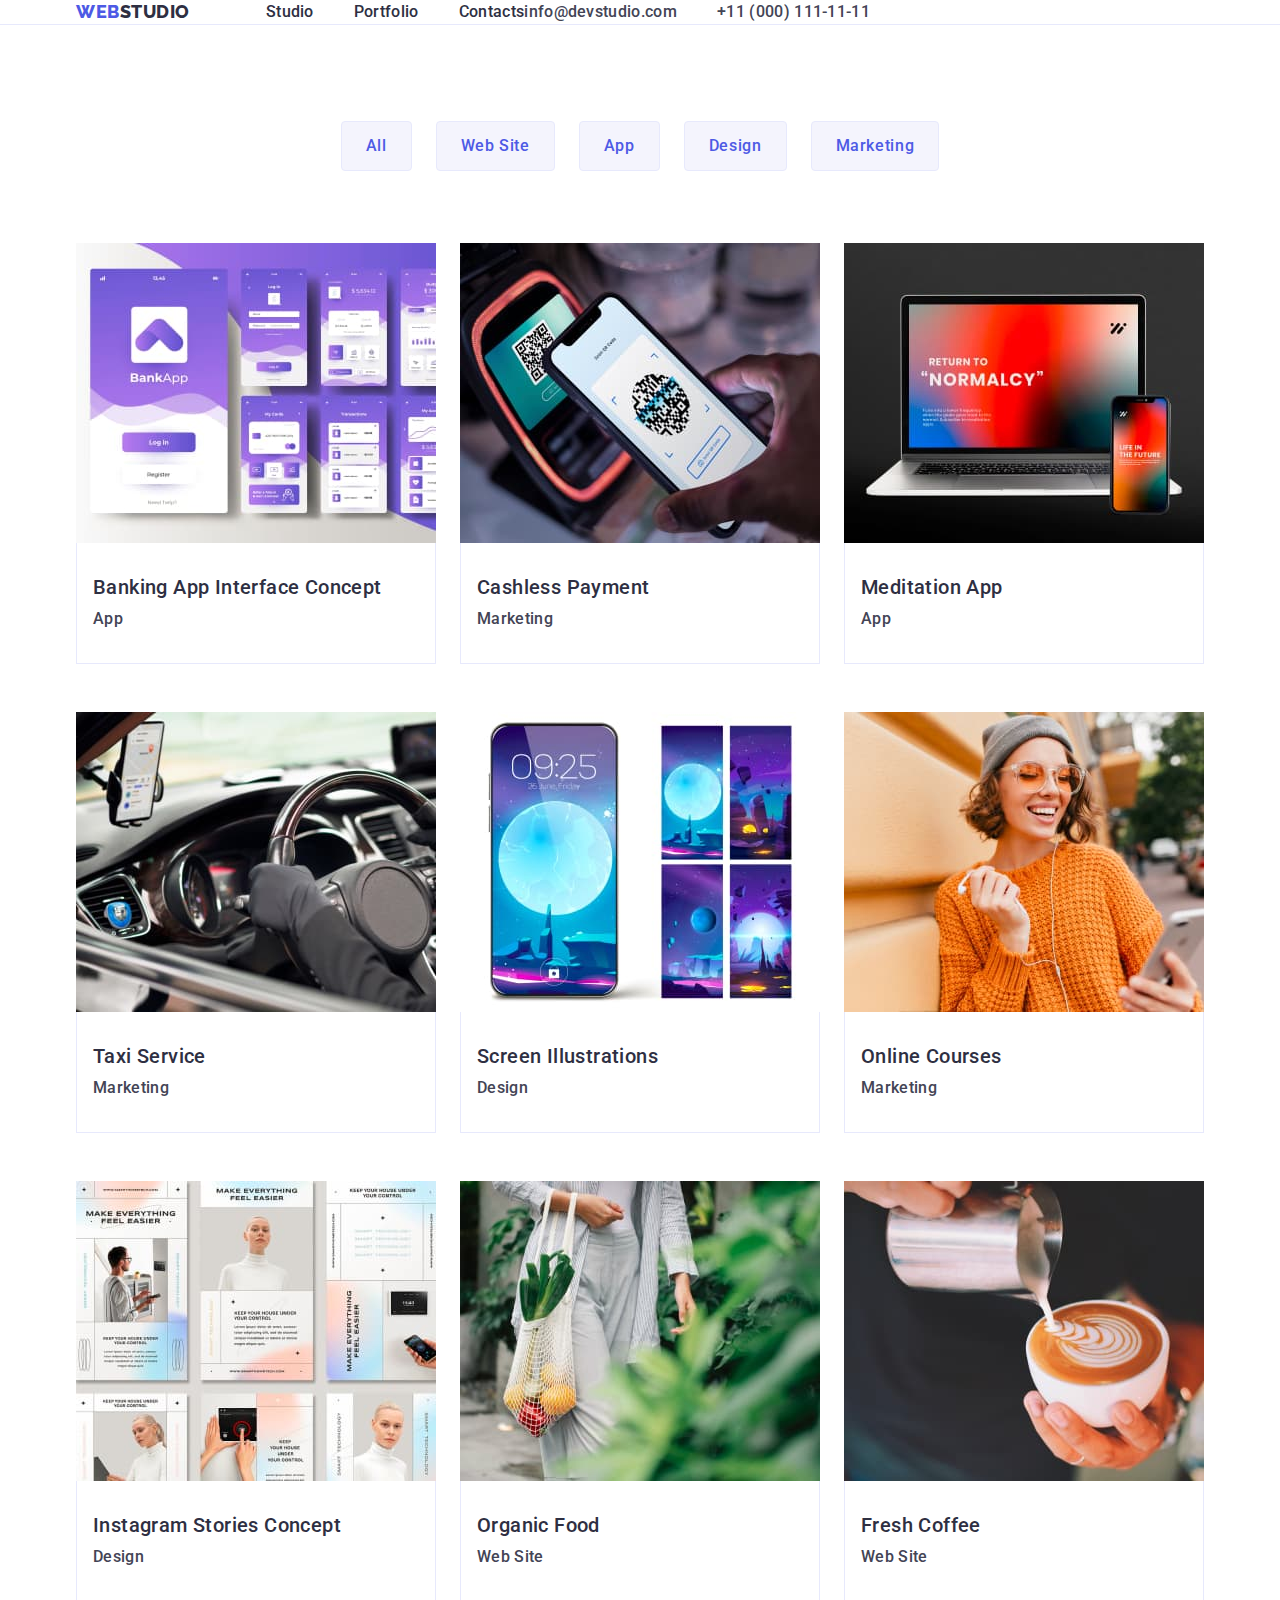
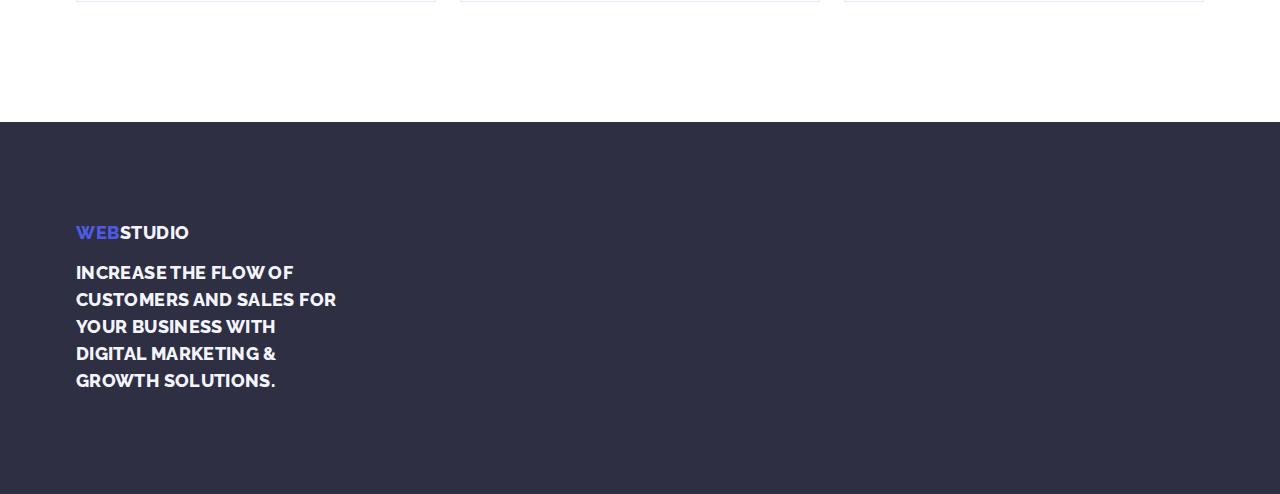
==== commit 23d0c74f: "editing style file" ====
--- a/portfolio.html
+++ b/portfolio.html
@@ -4,12 +4,10 @@
     <meta charset="UTF-8" />
     <meta name="viewport" content="width=device-width, initial-scale=1.0" />
     <title>Document</title>
-    <!-- normalizator -->
     <link
-      href=" https://cdn.jsdelivr.net/npm/modern-normalize@2.0.0/modern-normalize.min.css "
       rel="stylesheet"
+      href="https://cdn.jsdelivr.net/npm/modern-normalize@2.0.0/modern-normalize.min.css"
     />
-    <!-- styles -->
     <link rel="stylesheet" href="./css/style.css" />
     <!-- fonts -->
     <link rel="preconnect" href="https://fonts.googleapis.com" />
@@ -30,11 +28,12 @@
     <header class="headder-border-style">
       <div class="headder-container container">
         <nav class="navigation-container">
-          <div class="logo-block">
-            <a href="./index.html" target="_self" class="navigation link"
-              >Web<span class="second-logo-part">Studio</span></a
-            >
-          </div>
+          <a
+            href="./index.html"
+            target="_self"
+            class="navigation link logo-block"
+            >Web<span class="second-logo-part">Studio</span></a
+          >
           <ul class="list nav-list-cont">
             <li>
               <a
@@ -264,7 +263,7 @@
         </div>
       </section>
     </main>
-    <footer class="footer-style">
+    <footer class="footer-style footer-container">
       <div class="container">
         <a
           href="./index.html"
--- a/css/style.css
+++ b/css/style.css
@@ -306,6 +306,7 @@
   line-height: 1.2;
   letter-spacing: 0.02em;
   color: var(--primary-link-color);
+  margin-bottom: 8px;
 }
 .portfolio-rows-p-style {
   font-size: 16px;
@@ -331,9 +332,8 @@
   border-top: none;
 }
 
-.portfolio-hero-card-h-box {
-  margin-bottom: 8px;
-}
+/* .portfolio-hero-card-h-box {
+} */
 
 /* btn-section */
 .portfolio-hero-frst-btn {
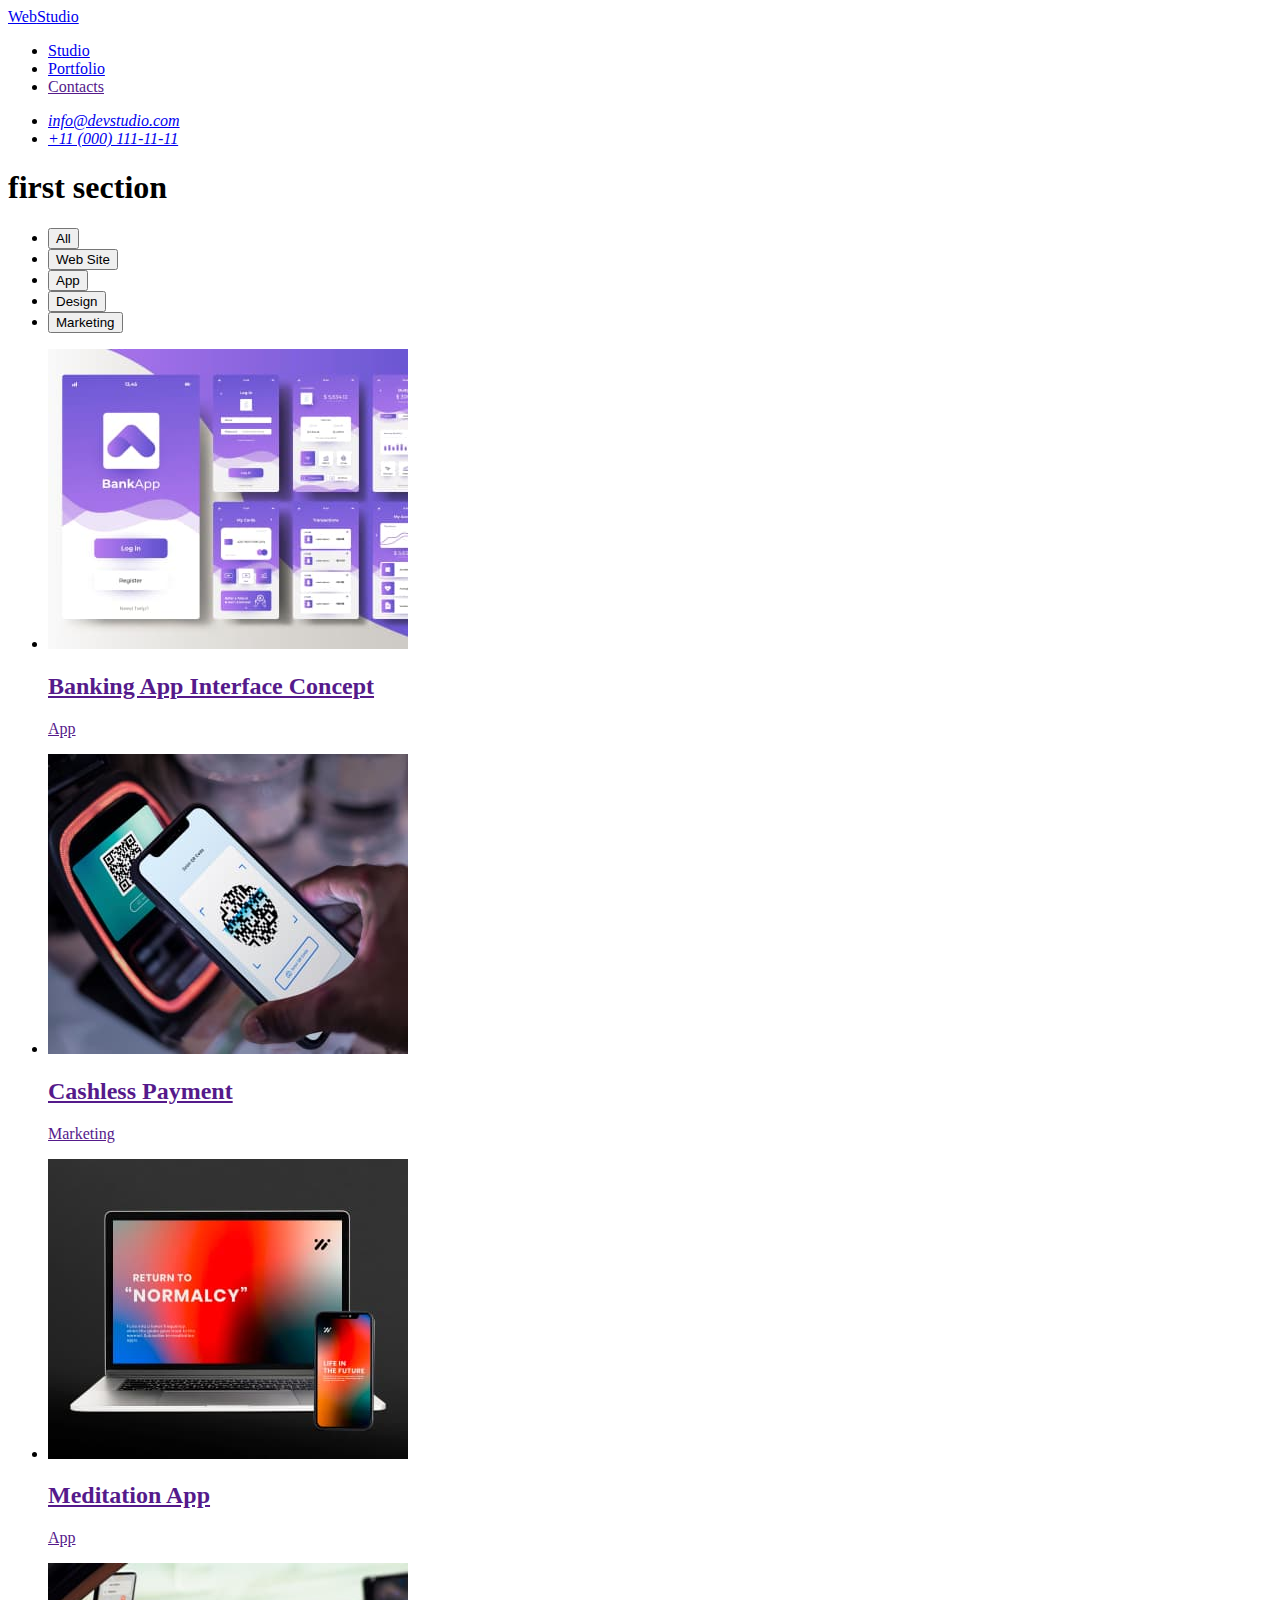
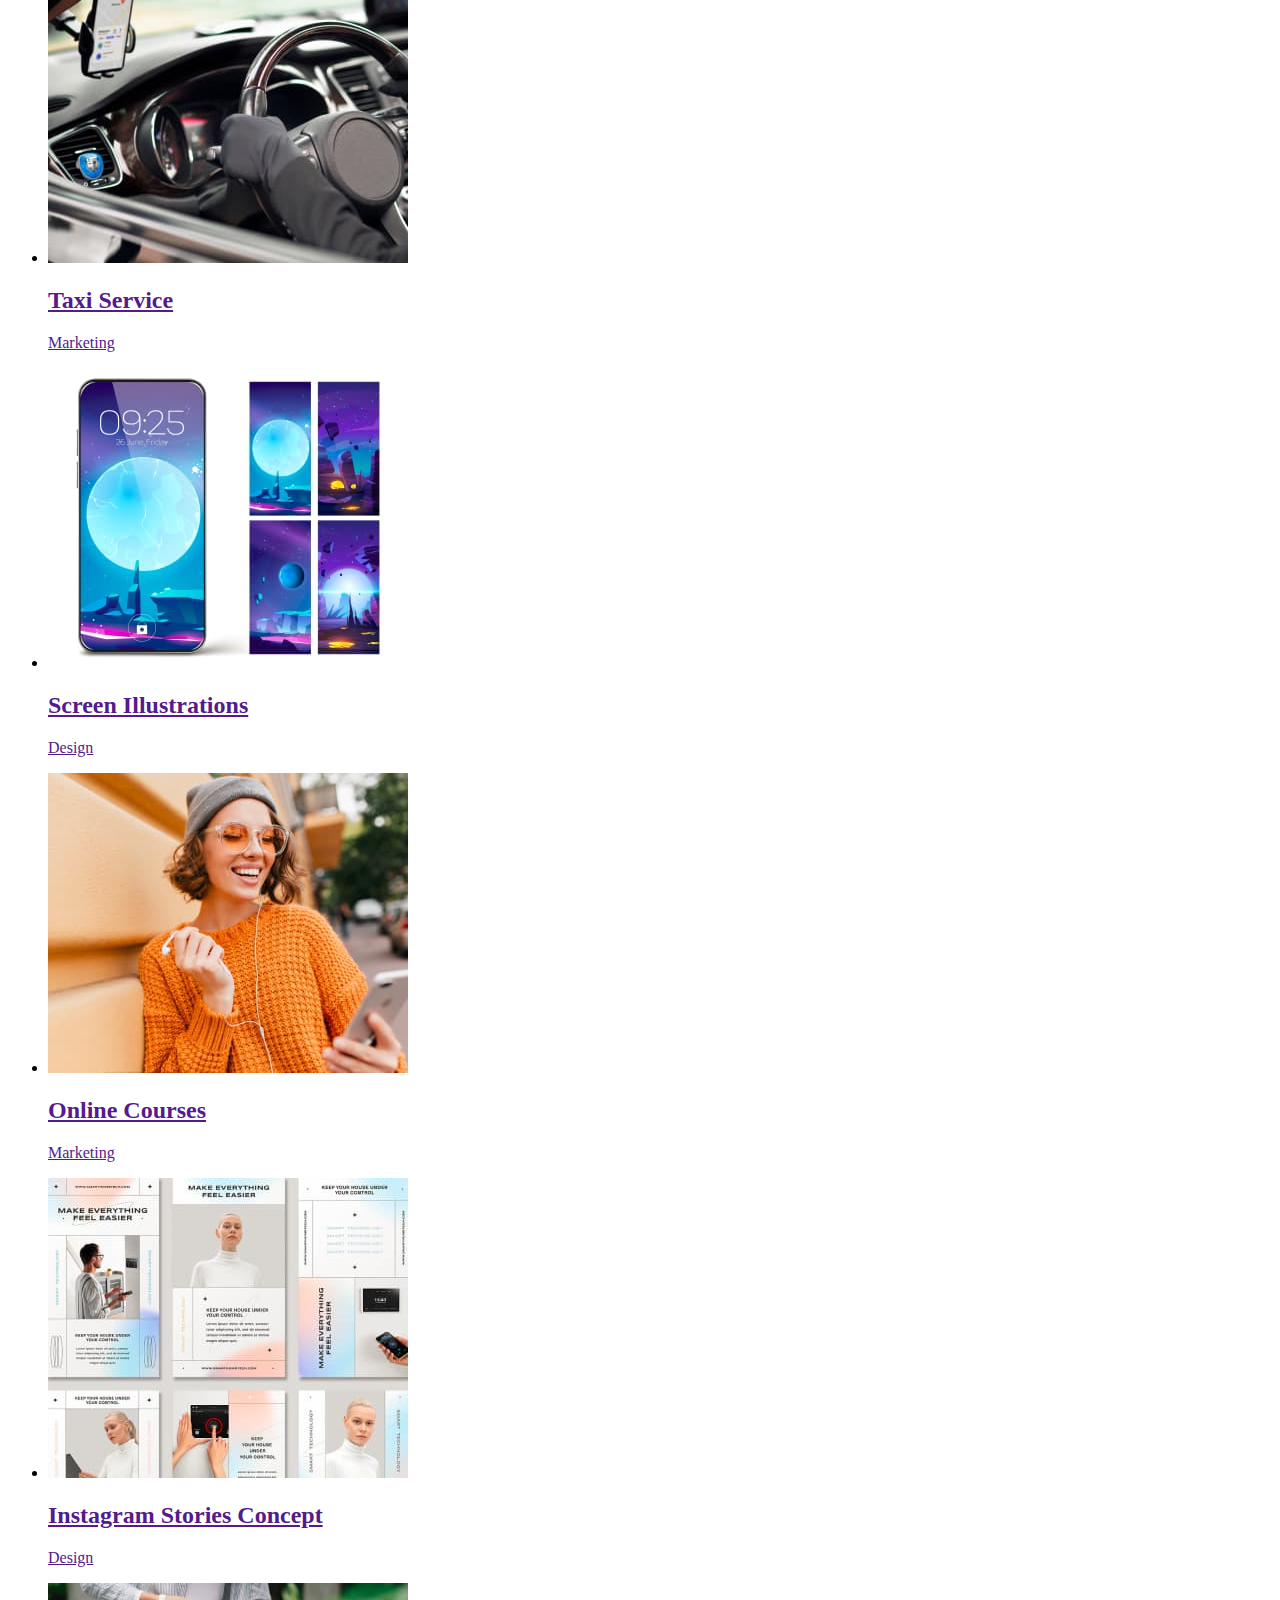
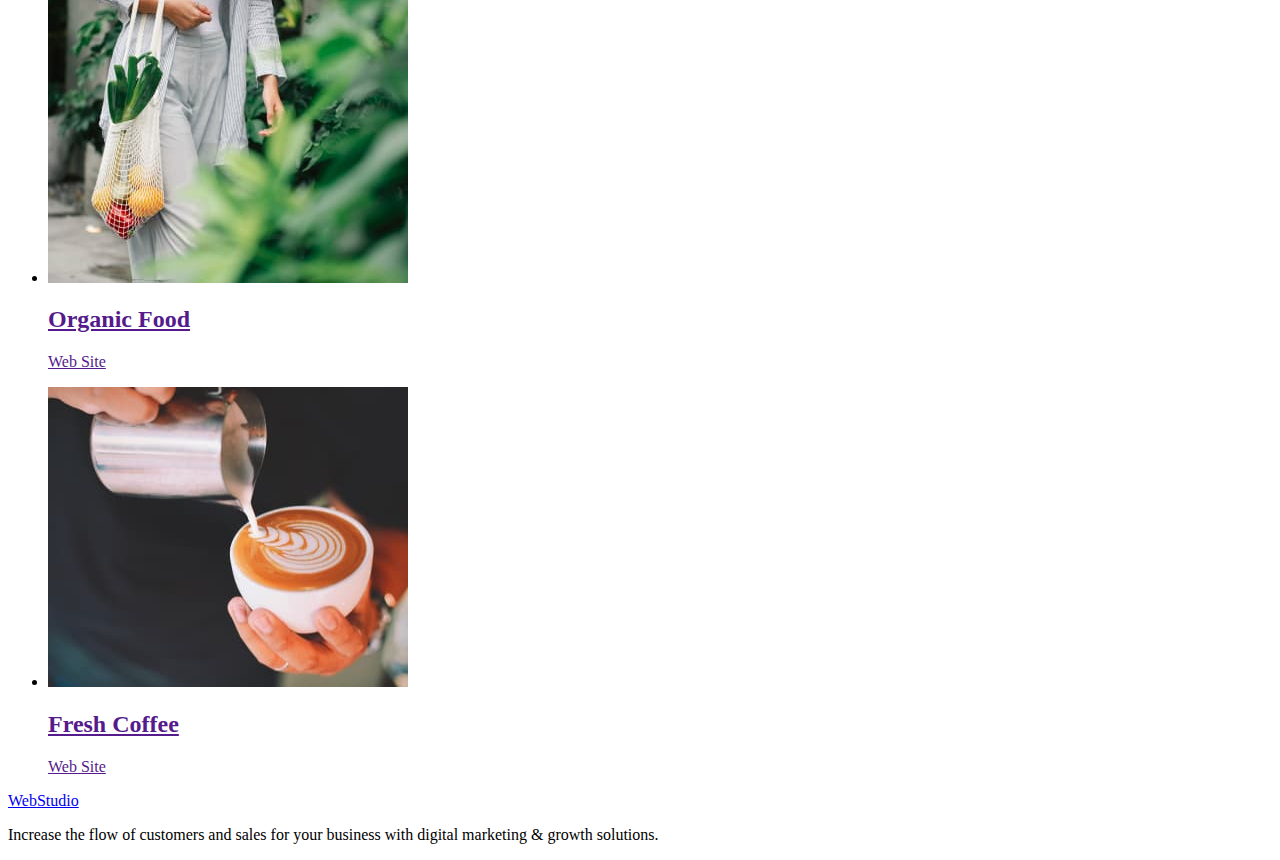
==== commit 1f617517: "3rd trying add normalizator" ====
--- a/portfolio.html
+++ b/portfolio.html
@@ -4,10 +4,8 @@
     <meta charset="UTF-8" />
     <meta name="viewport" content="width=device-width, initial-scale=1.0" />
     <title>Document</title>
-    <link
-      rel="stylesheet"
-      href="https://cdn.jsdelivr.net/npm/modern-normalize@2.0.0/modern-normalize.min.css"
-    />
+    <link rel="stylesheet"
+    href="https://cdn.jsdelivr.net/npm/modern-normalize@2.0.0/modern-normalize.min.css/>
     <link rel="stylesheet" href="./css/style.css" />
     <!-- fonts -->
     <link rel="preconnect" href="https://fonts.googleapis.com" />
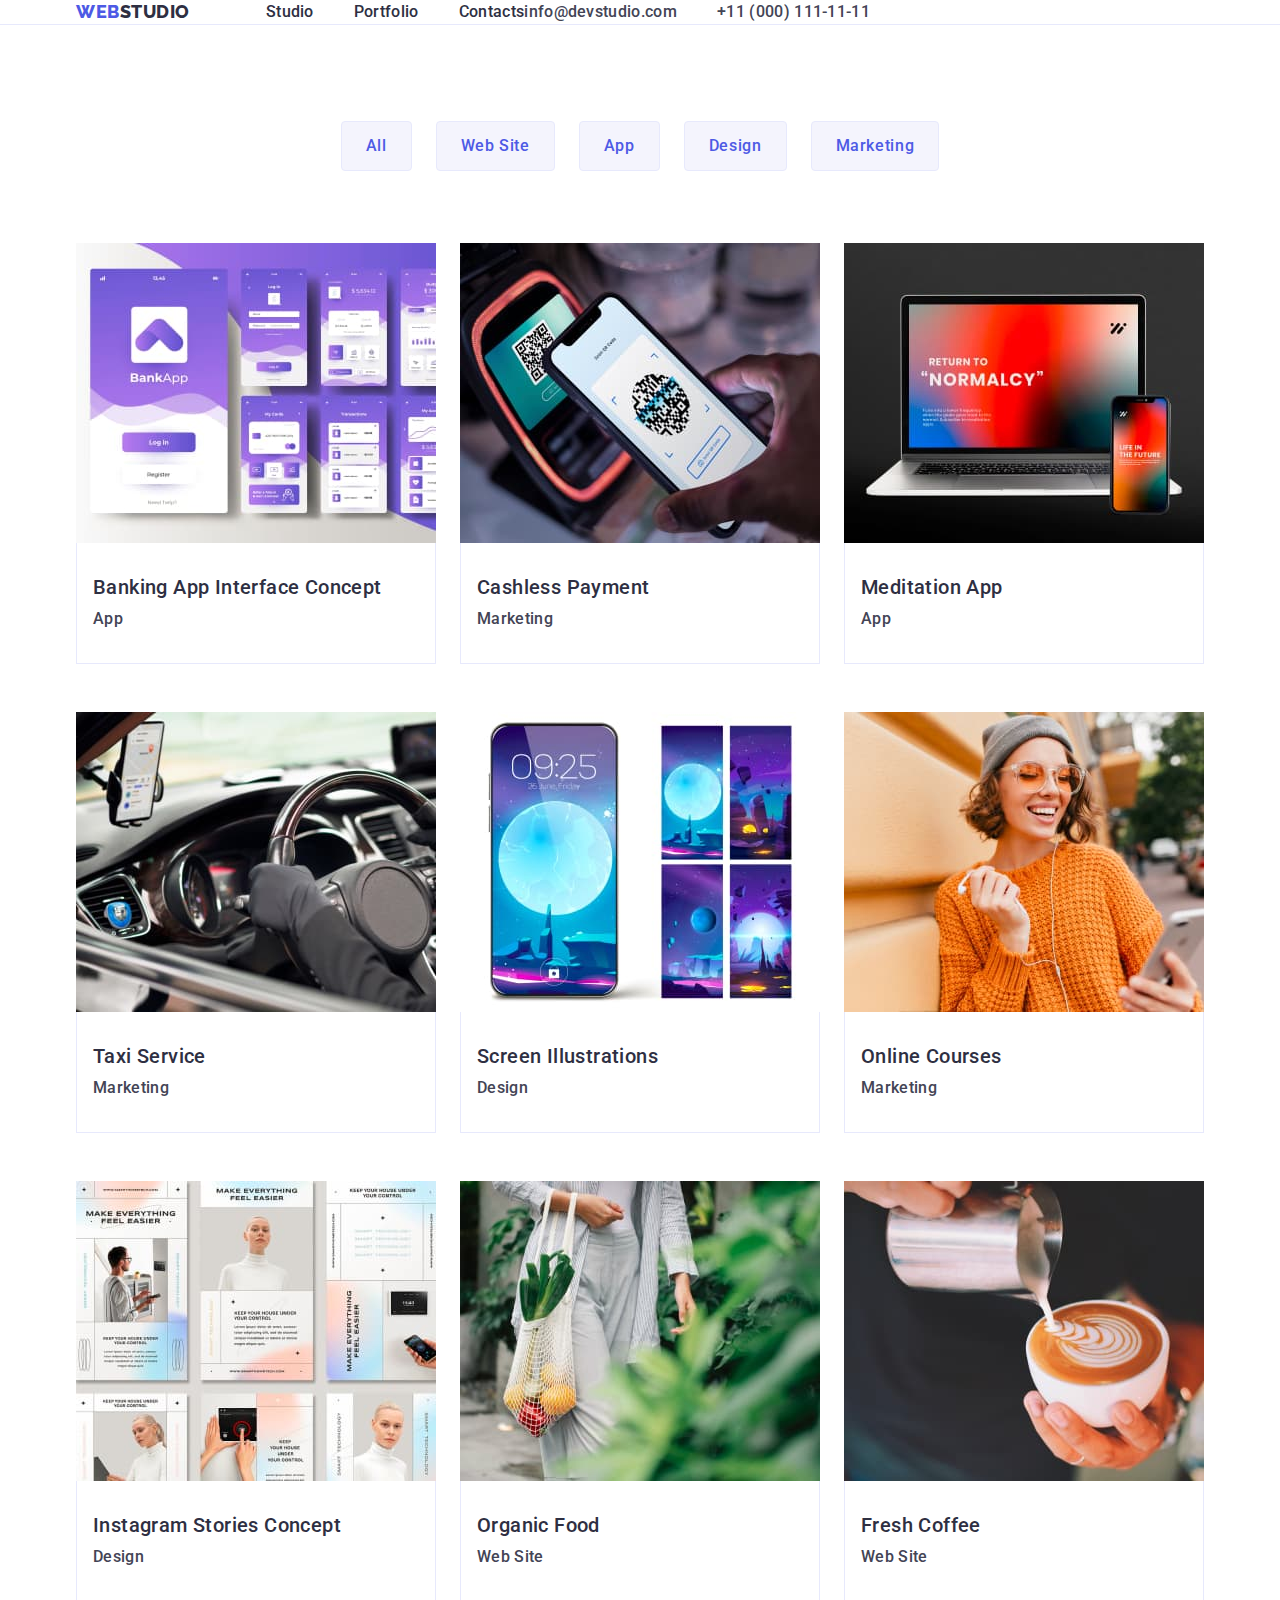
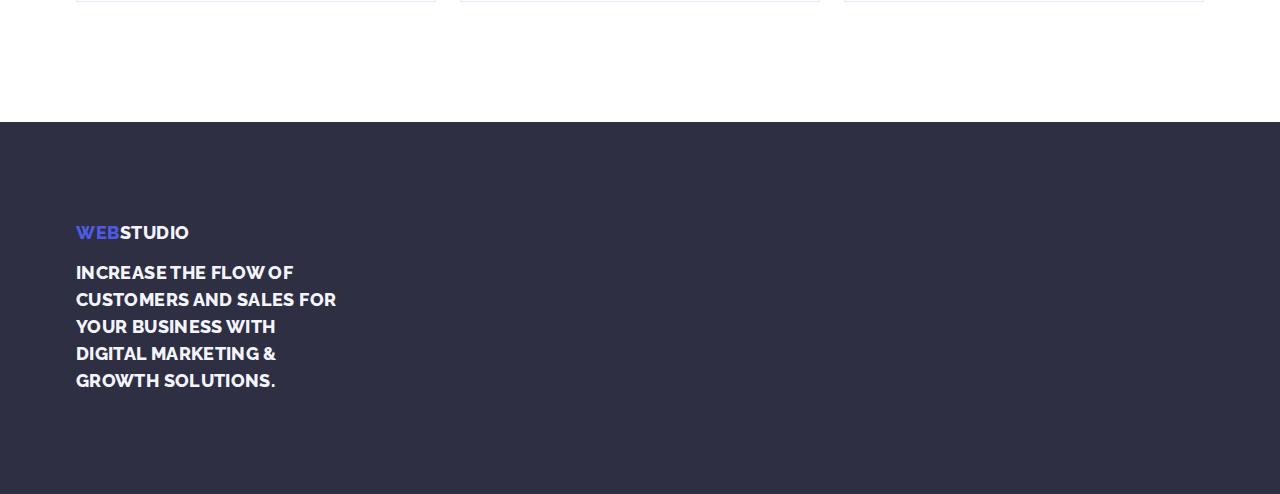
==== commit 3675e7e9: "lol" ====
--- a/portfolio.html
+++ b/portfolio.html
@@ -4,8 +4,8 @@
     <meta charset="UTF-8" />
     <meta name="viewport" content="width=device-width, initial-scale=1.0" />
     <title>Document</title>
-    <link rel="stylesheet"
-    href="https://cdn.jsdelivr.net/npm/modern-normalize@2.0.0/modern-normalize.min.css/>
+    <link rel="stylesheet" href="./css/modern-normalize.min.css" />
+    <!-- styles -->
     <link rel="stylesheet" href="./css/style.css" />
     <!-- fonts -->
     <link rel="preconnect" href="https://fonts.googleapis.com" />
--- a/css/style.css
+++ b/css/style.css
@@ -0,0 +1,406 @@
+/* common styles */
+:root {
+  --primary-font-color: #ffffff;
+  --primary-text-color: #434455;
+  --primary-brand-color: #404bbf;
+  --logo-color: #4d5ae5;
+  --primary-link-color: #2e2f42;
+  --bg-btn-color: #f4f4fd;
+  --portfolio-frst-btn-color: #e7e9fc;
+}
+
+body {
+  font-family: 'Raleway', sans-serif;
+  font-family: 'Roboto', sans-serif;
+  font-family: 'Roboto', sans-serif;
+  color: #434455;
+  background-color: var(--primary-font-color);
+  font-size: 14px;
+  font-weight: 500;
+  line-height: 1.5;
+}
+
+*,
+*::before,
+*::after {
+  box-sizing: border-box;
+  margin: 0;
+}
+
+img {
+  display: block;
+}
+
+h1,
+h2,
+h3,
+h4,
+h5,
+h6,
+p {
+  margin-top: 0;
+  margin-bottom: 0;
+}
+
+ul,
+ol {
+  margin-top: 0;
+  margin-bottom: 0;
+  padding-left: 0;
+}
+
+.container {
+  width: 1158px;
+  margin: 0 auto;
+  padding: 0 15px;
+}
+
+/* headder */
+.headder-border-style {
+  border-bottom: 1px solid #e7e9fc;
+}
+
+.headder-container {
+  display: flex;
+}
+
+.navigation-container {
+  display: flex;
+  align-items: center;
+}
+
+.logo-block {
+  margin-right: 76px;
+}
+
+.nav-list-cont {
+  display: flex;
+  gap: 40px;
+}
+
+.navigation {
+  font-family: 'Raleway', sans-serif;
+  font-weight: 800;
+  font-size: 18px;
+  line-height: 1.17;
+  letter-spacing: 0.03em;
+  text-transform: uppercase;
+  color: var(--logo-color);
+}
+
+.nav-link-box {
+  padding: 24px 0;
+}
+
+.link {
+  text-decoration: none;
+}
+
+.second-logo-part {
+  color: var(--primary-link-color);
+}
+
+.list {
+  list-style: none;
+}
+
+.first-link-nav {
+  font-weight: 500;
+  font-size: 16px;
+  line-height: 1.5;
+  letter-spacing: 0.02em;
+  color: var(--primary-link-color);
+}
+
+.first-link-nav:hover,
+.first-link-nav:focus {
+  color: var(--primary-brand-color);
+}
+
+.address-style {
+  font-style: normal;
+}
+
+.address-link-style {
+  font-size: 16px;
+  line-height: 1.5;
+  letter-spacing: 0.02em;
+  color: var(--primary-text-color);
+}
+
+.address-link-box {
+  display: flex;
+  gap: 40px;
+}
+
+.address-link-style:hover,
+.address-link-style:focus {
+  color: #404bbf;
+}
+
+/* main */
+.first-section-style {
+  padding: 188px 0;
+  background-color: var(--primary-link-color);
+}
+
+/* hero section */
+.first-section-h-first-style {
+  font-size: 56px;
+  line-height: 1.07;
+  text-align: center;
+  letter-spacing: 0.02em;
+  color: #ffffff;
+}
+
+.first-section-h-box {
+  max-width: 496px;
+}
+
+.hero-section-btn-box {
+  display: block;
+  min-width: 169px;
+  height: 56px;
+  border: none;
+  background-color: var(--logo-color);
+  border-radius: 4px;
+  cursor: pointer;
+}
+
+/* second section */
+.seond-section-container {
+  padding: 120px 0;
+}
+
+.visually-hidden {
+  position: absolute;
+  width: 1px;
+  height: 1px;
+  margin: -1px;
+  border: 0;
+  padding: 0;
+
+  white-space: nowrap;
+  clip-path: inset(100%);
+  clip: rect(0 0 0 0);
+  overflow: hidden;
+}
+
+.second-section-ul-box {
+  display: flex;
+  gap: 24px;
+}
+
+.second-section-li-box {
+  width: calc((100% - 72px) / 4);
+}
+
+.second-section-h-third-style {
+  font-weight: 500;
+  font-size: 20px;
+  line-height: 1.2;
+  letter-spacing: 0.02em;
+  color: var(--primary-link-color);
+}
+
+.second-section-h-third-box {
+  margin-bottom: 8px;
+}
+
+.second-section-p-style {
+  font-size: 16px;
+  letter-spacing: 0.02em;
+}
+/* third section */
+.third-section-container {
+  padding-bottom: 120px;
+}
+
+.third-section-h-second-style {
+  font-size: 36px;
+  line-height: 1.11;
+  text-align: center;
+  letter-spacing: 0.02em;
+  text-transform: capitalize;
+  color: var(--primary-link-color);
+}
+
+.third-section-h-box {
+  margin-bottom: 72px;
+}
+
+.third-section-ul-box {
+  display: flex;
+  gap: 24px;
+}
+
+.third-section-li-box {
+  width: calc((100% - 48px) / 3);
+}
+
+/* fourth section */
+.fourth-section-container {
+  padding: 120px 0;
+}
+
+.fourth-section-h-second-box {
+  margin-bottom: 72px;
+}
+
+.fourth-section-ul-box {
+  display: flex;
+  gap: 24px;
+}
+
+.fourth-section-li-box {
+  width: calc((100% - 72px) / 4);
+  border-radius: 0 0 4px 4px;
+}
+
+.fourth-section-card-info-box {
+  padding: 32px 16px;
+}
+
+.fourth-section-card-h-box {
+  text-align: center;
+  margin-bottom: 8px;
+}
+
+.fourth-section-card-p-box {
+  text-align: center;
+}
+
+.fourth-section-style {
+  background-color: #f4f4fd;
+}
+
+.fourth-section-h-styles {
+  font-size: 36px;
+  line-height: 1.11;
+  text-align: center;
+  letter-spacing: 0.02em;
+  text-transform: capitalize;
+  color: var(--primary-link-color);
+}
+
+.fourth-section-li-style {
+  background-color: #ffffff;
+}
+
+/* portfolio page */
+.portfolio-hero-section-container {
+  padding-top: 96px;
+  padding-bottom: 120px;
+}
+
+.portfolio-hero-ul-box {
+  display: flex;
+  justify-content: center;
+  gap: 24px;
+  margin-bottom: 72px;
+}
+
+.portfolio-rows-card-style {
+  font-weight: 500;
+  font-size: 20px;
+  line-height: 1.2;
+  letter-spacing: 0.02em;
+  color: var(--primary-link-color);
+  margin-bottom: 8px;
+}
+.portfolio-rows-p-style {
+  font-size: 16px;
+  line-height: 1.5;
+  letter-spacing: 0.02em;
+  color: var(--primary-text-color);
+}
+
+.portfolio-hero-rows-container {
+  display: flex;
+  flex-wrap: wrap;
+  column-gap: 24px;
+  row-gap: 48px;
+}
+
+.portfolio-hero-li-box {
+  width: calc((100% - 48px) / 3);
+}
+
+.portfolio-hero-card-info-box {
+  padding: 32px 16px;
+  border: 1px solid #e7e9fc;
+  border-top: none;
+}
+
+/* btn-section */
+.portfolio-hero-frst-btn {
+  padding: 12px 24px;
+  border: 1px solid var(--portfolio-frst-btn-color);
+  border-radius: 4px;
+}
+
+.portfolio-hero-frst-btn:hover,
+.portfolio-hero-frst-btn:focus {
+  border: 1px solid transparent;
+}
+
+.btn-style {
+  background-color: #4d5ae5;
+  font-family: 'Roboto', sans-serif;
+  font-weight: 500;
+  font-size: 16px;
+  line-height: 1.5;
+  letter-spacing: 0.04em;
+  color: #ffffff;
+}
+
+.btn-style:hover,
+.btn-style:focus {
+  background-color: #404bbf;
+  cursor: pointer;
+}
+
+.btn-first-style {
+  font-family: 'Roboto', sans-serif;
+  font-weight: 500;
+  font-size: 16px;
+  line-height: 1.5;
+  letter-spacing: 0.04em;
+  color: var(--logo-color);
+  background-color: var(--bg-btn-color);
+}
+
+.btn-first-style:hover,
+.btn-first-style:focus {
+  color: #ffffff;
+  background-color: #404bbf;
+  cursor: pointer;
+}
+
+/* footer */
+.footer-container {
+  padding: 100px 0;
+}
+
+.footer-link-box {
+  display: inline-block;
+  margin-bottom: 16px;
+}
+
+.footer-p-box {
+  max-width: 264px;
+}
+
+.footer-style {
+  background-color: var(--primary-link-color);
+}
+
+.footer-logo-second-part {
+  color: var(--bg-btn-color);
+}
+
+.footer-paragraph-style {
+  color: var(--bg-btn-color);
+  letter-spacing: 0.02em;
+  line-height: 1.5;
+}
